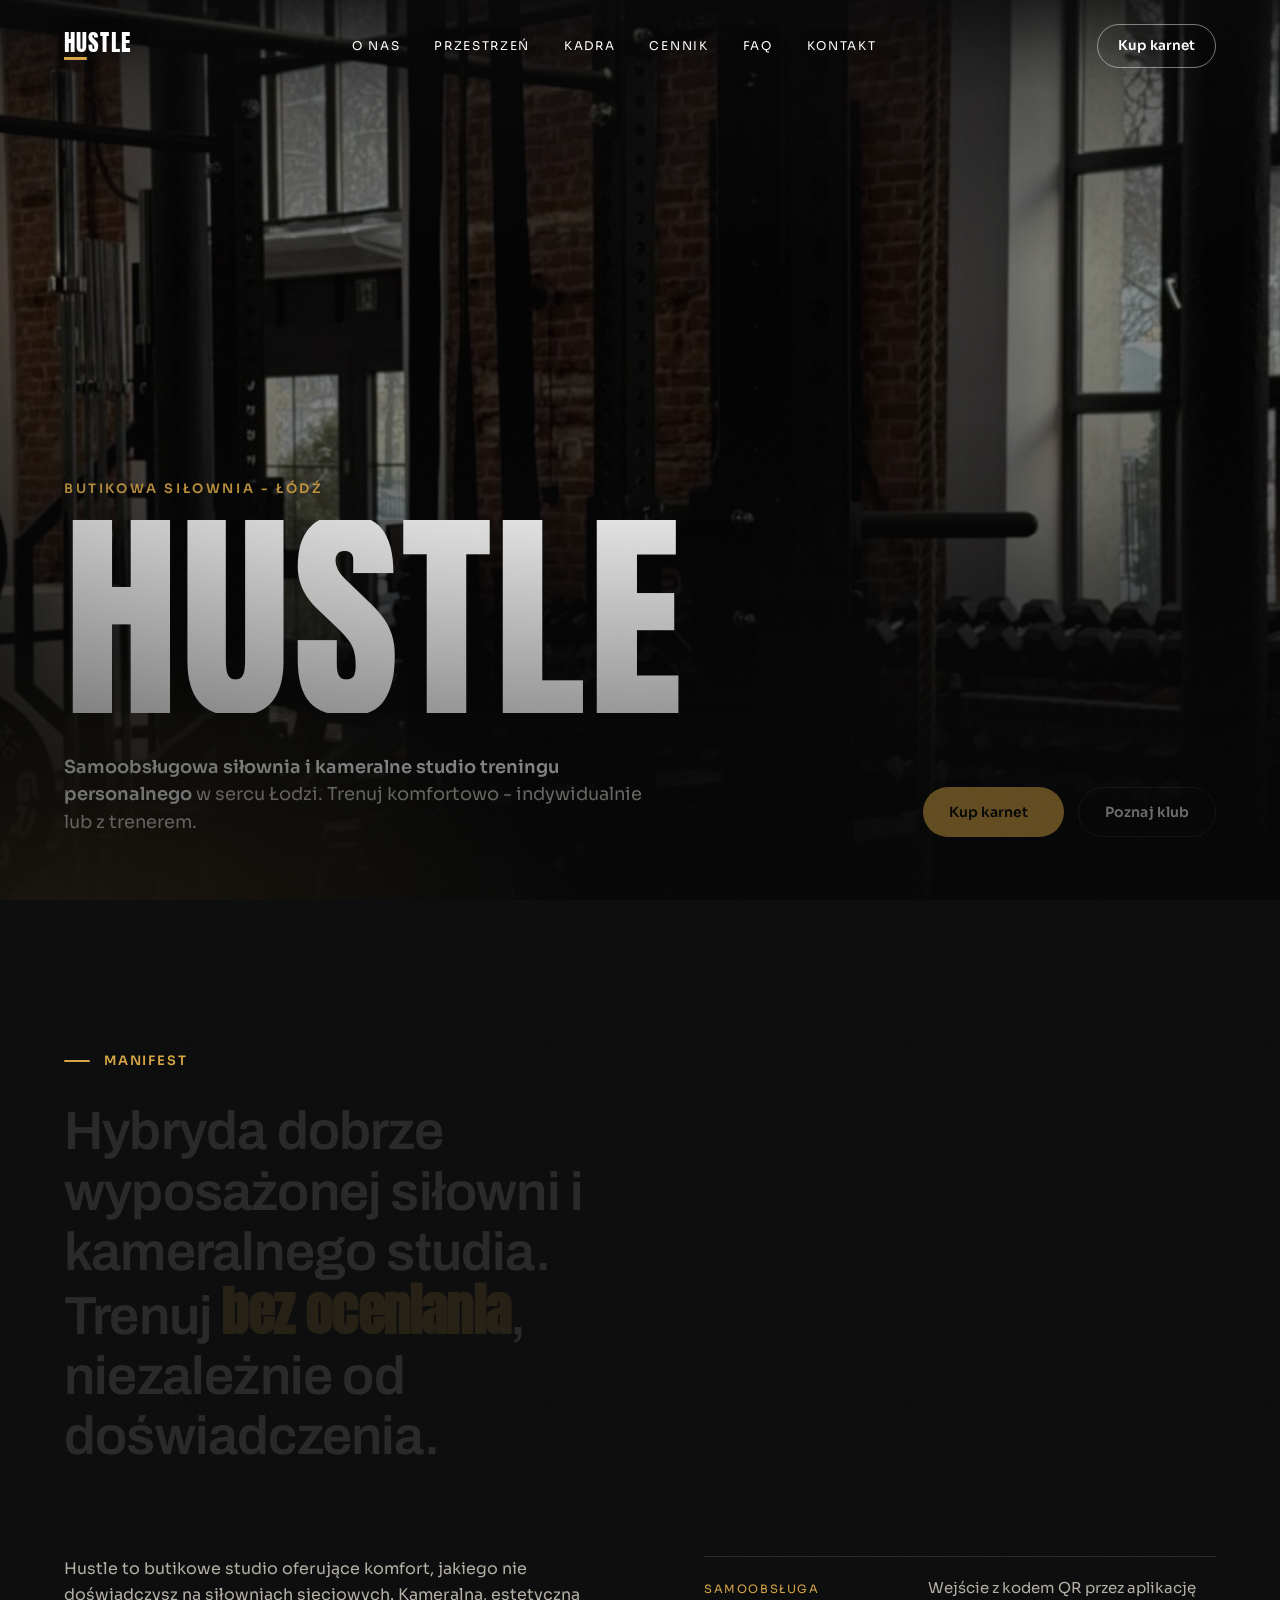
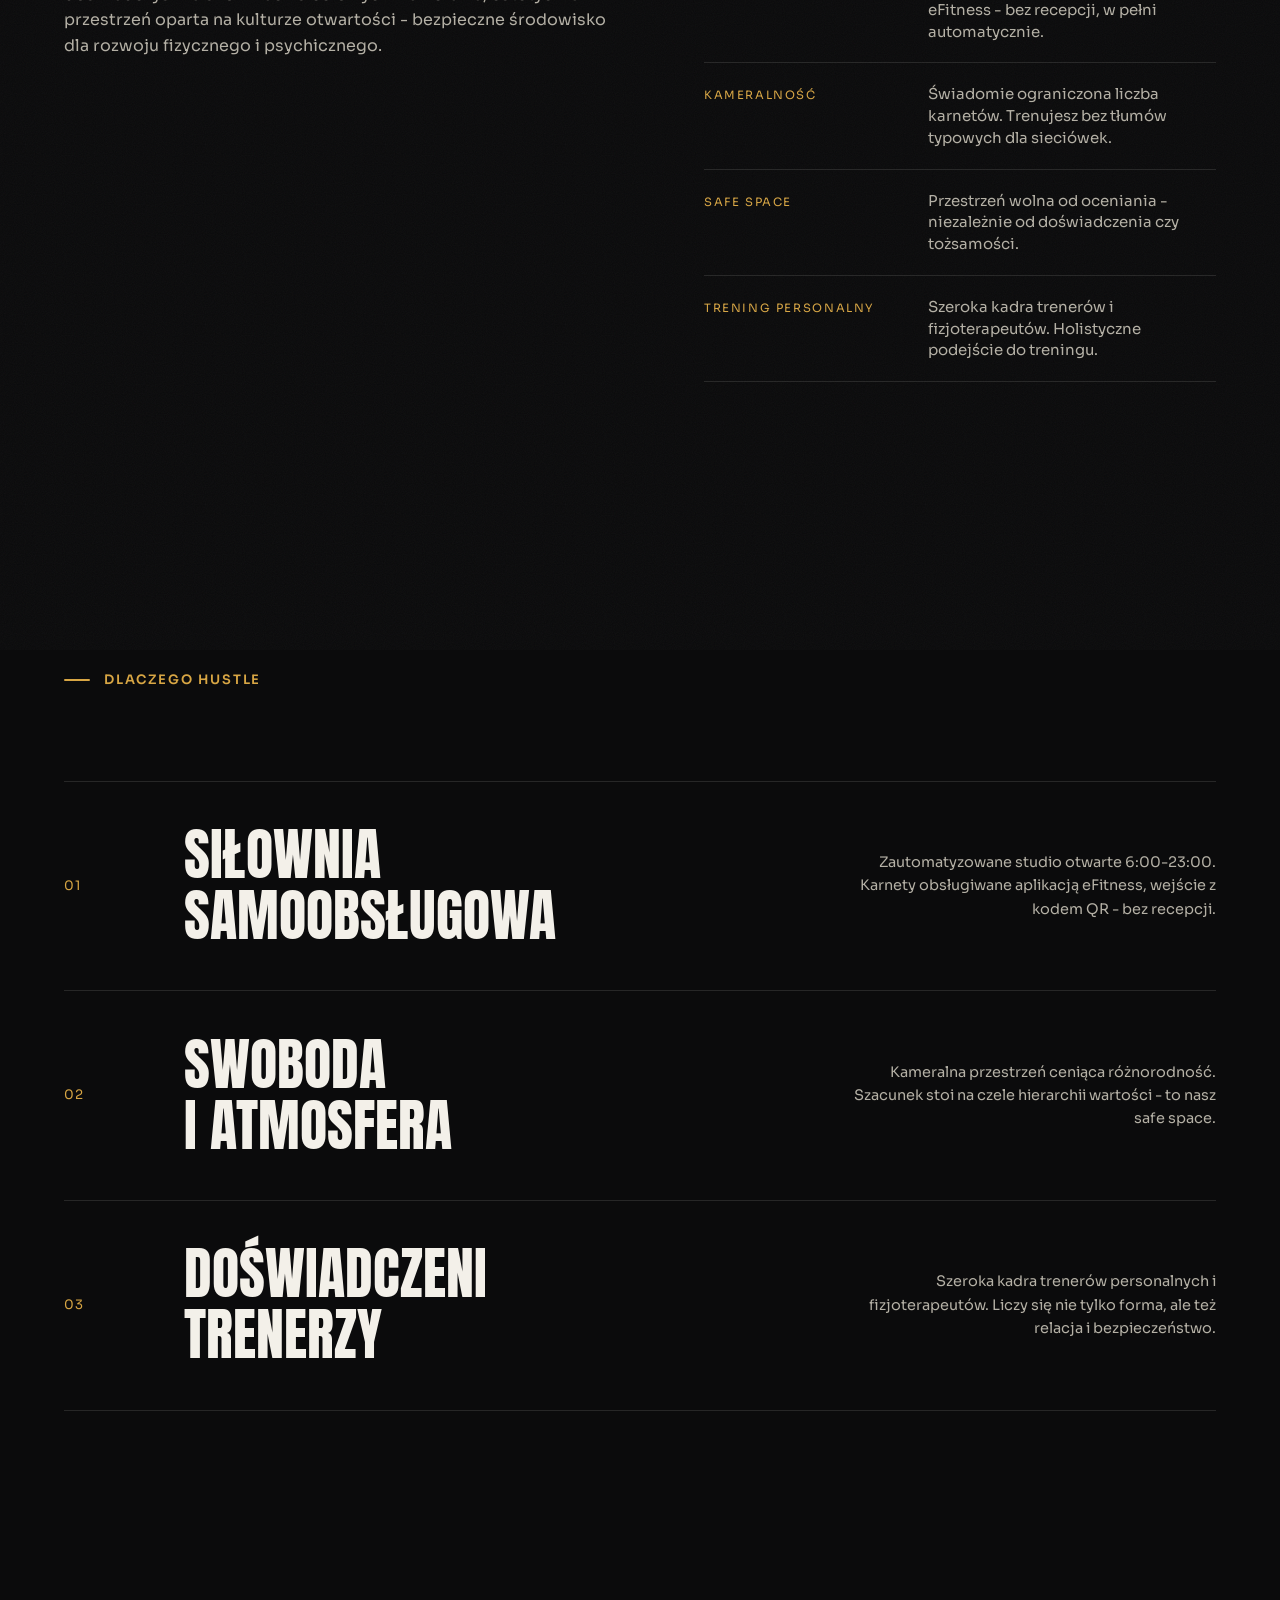
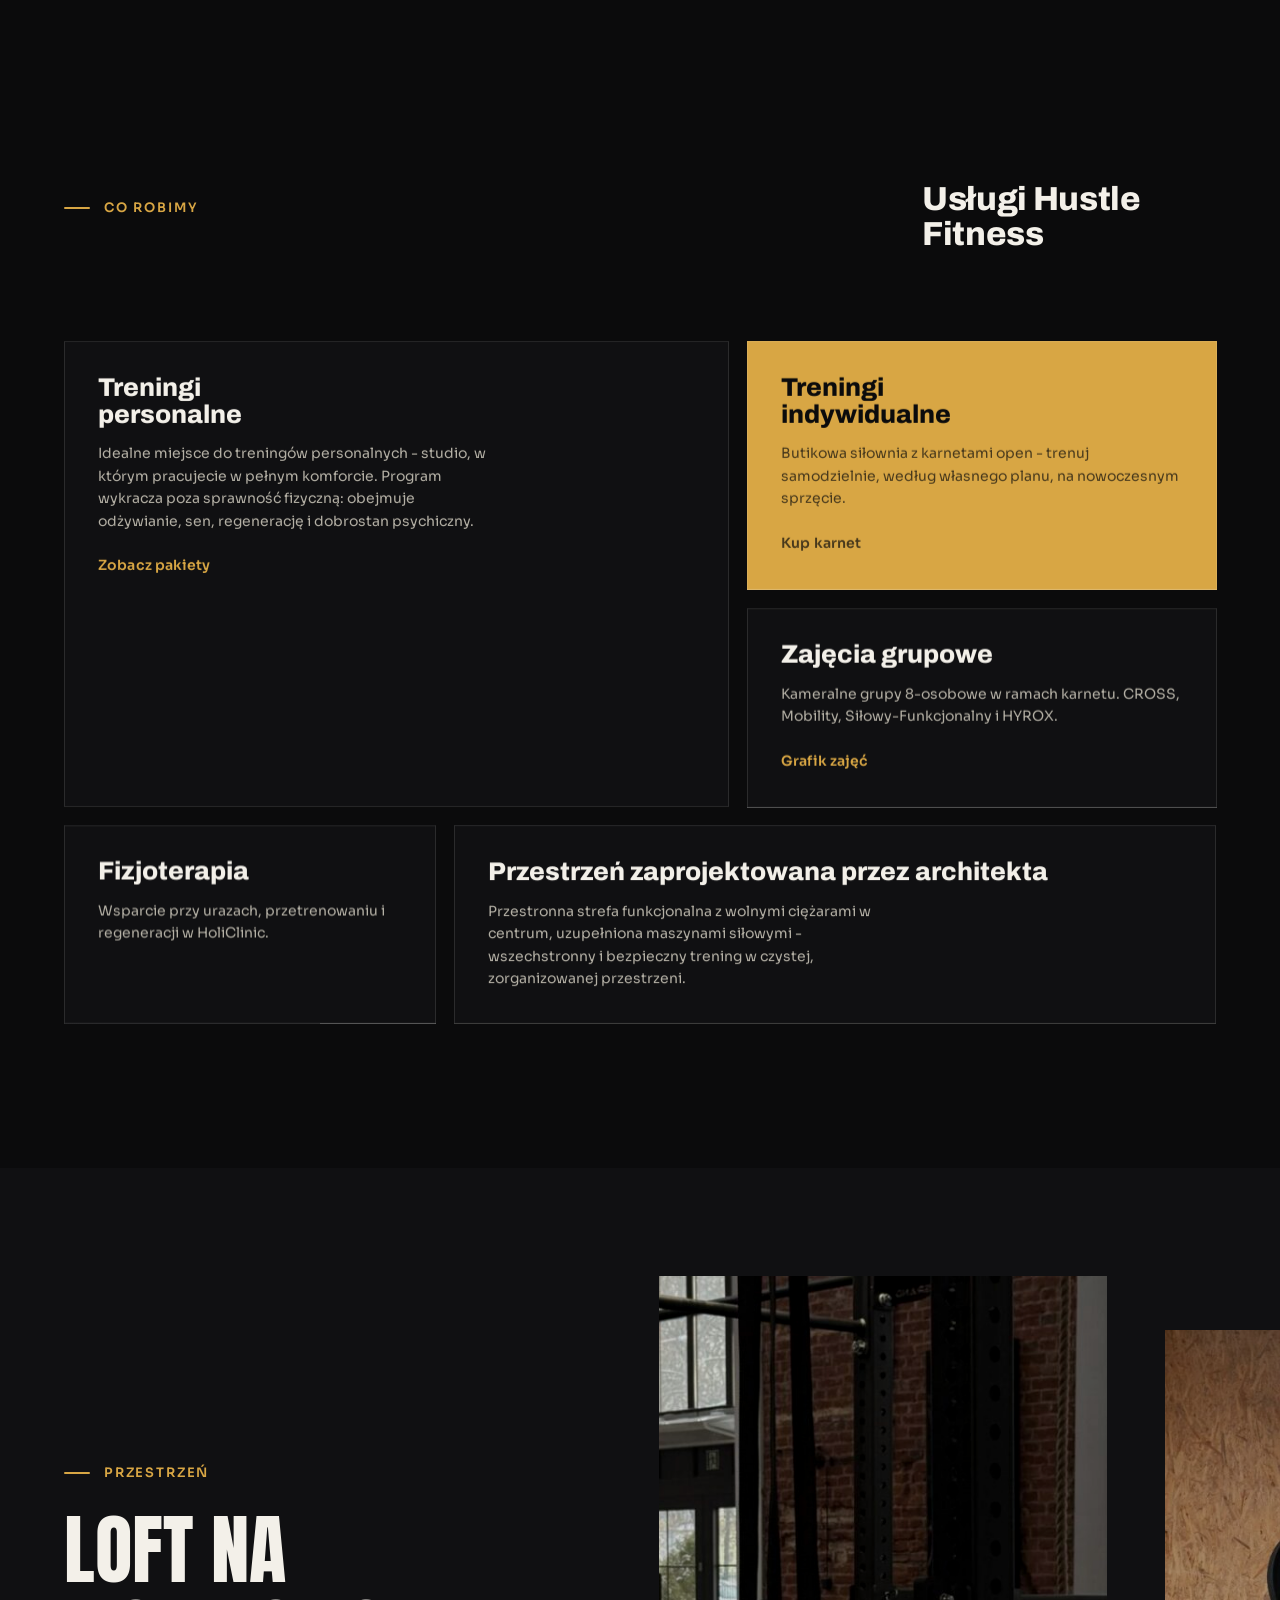
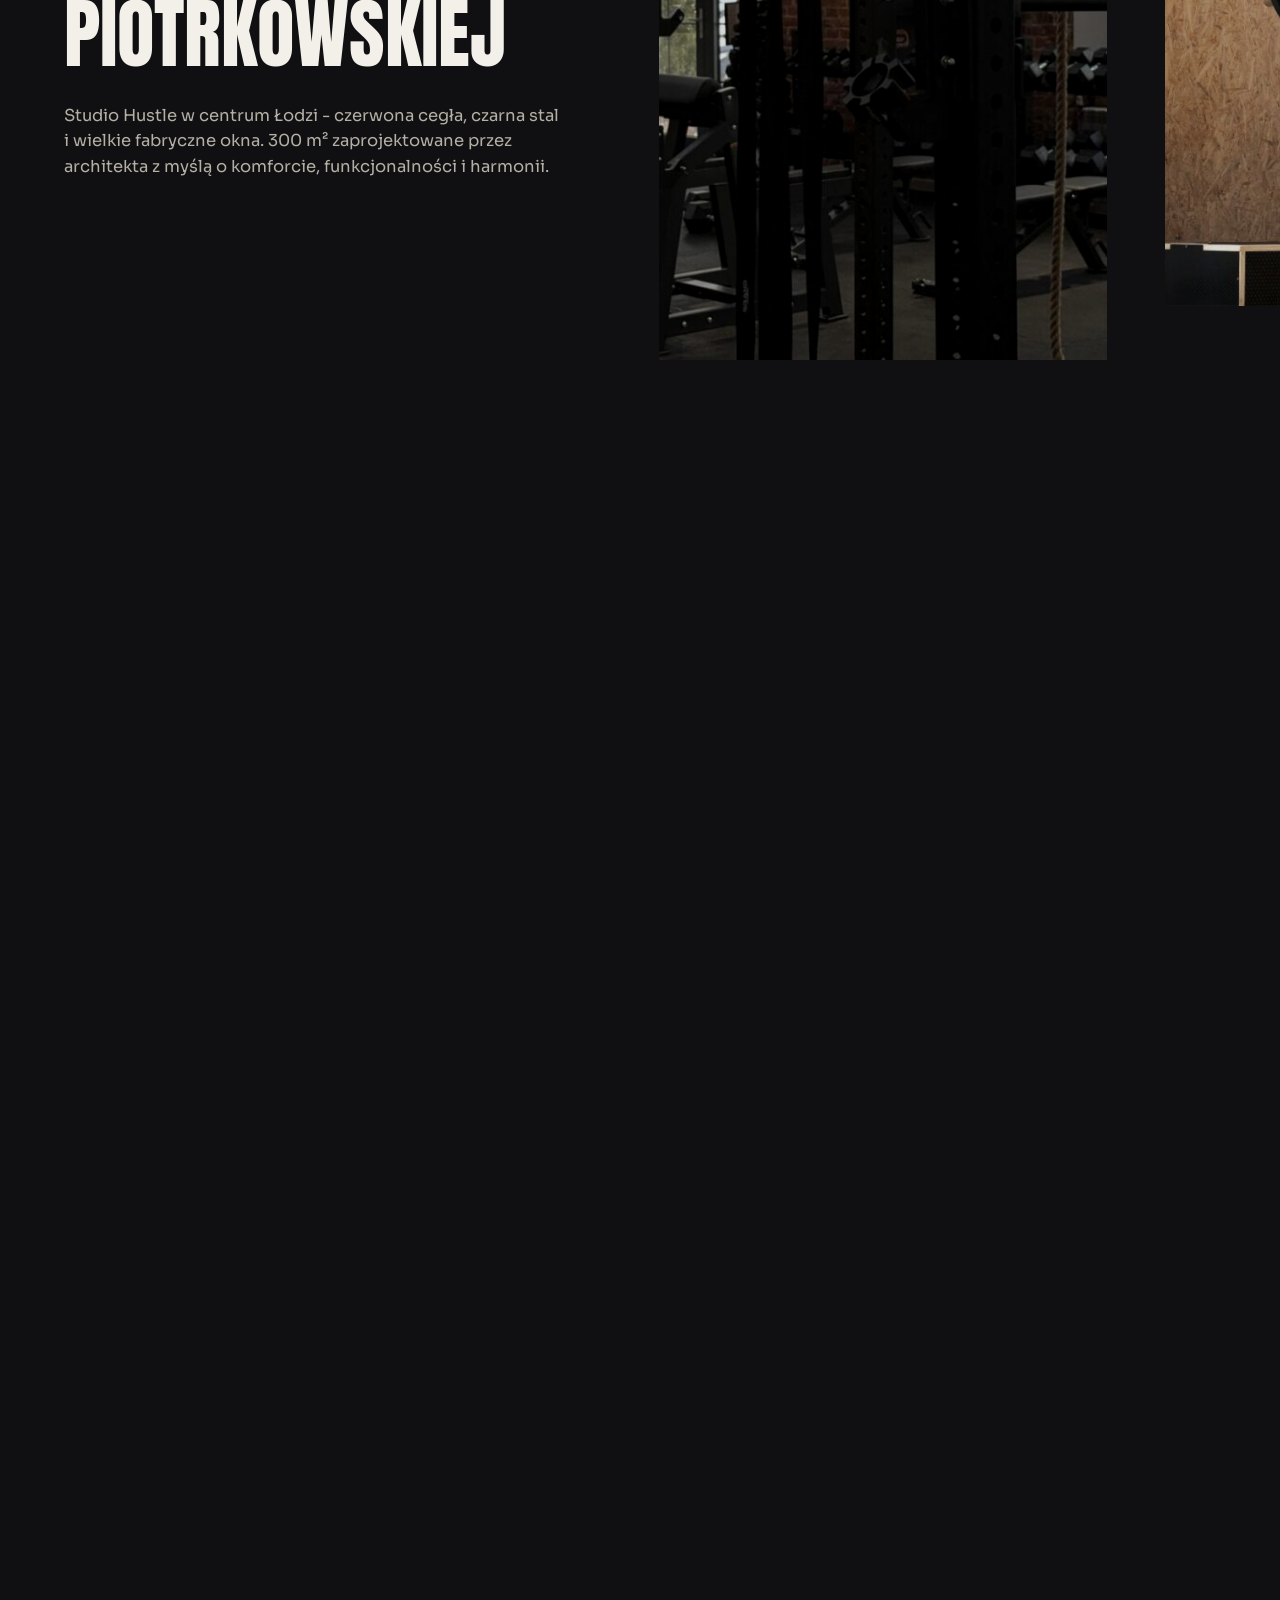
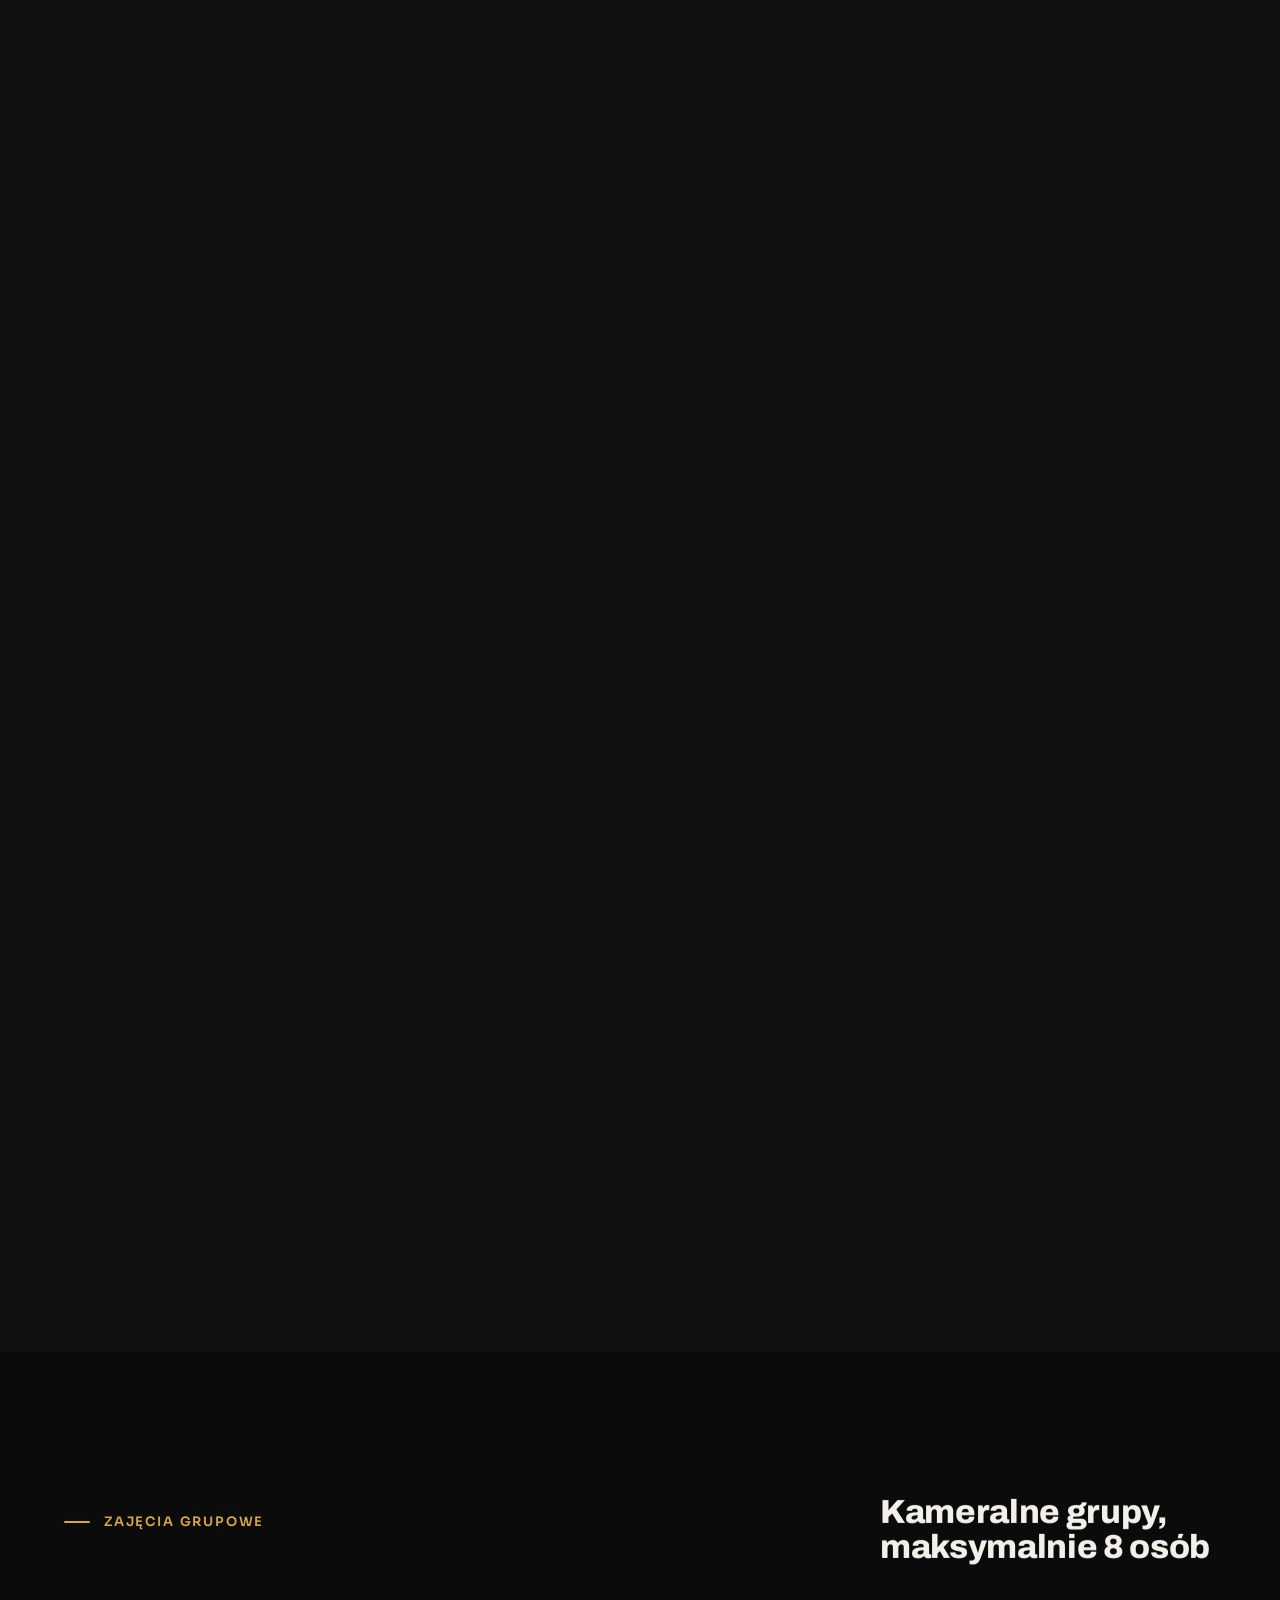
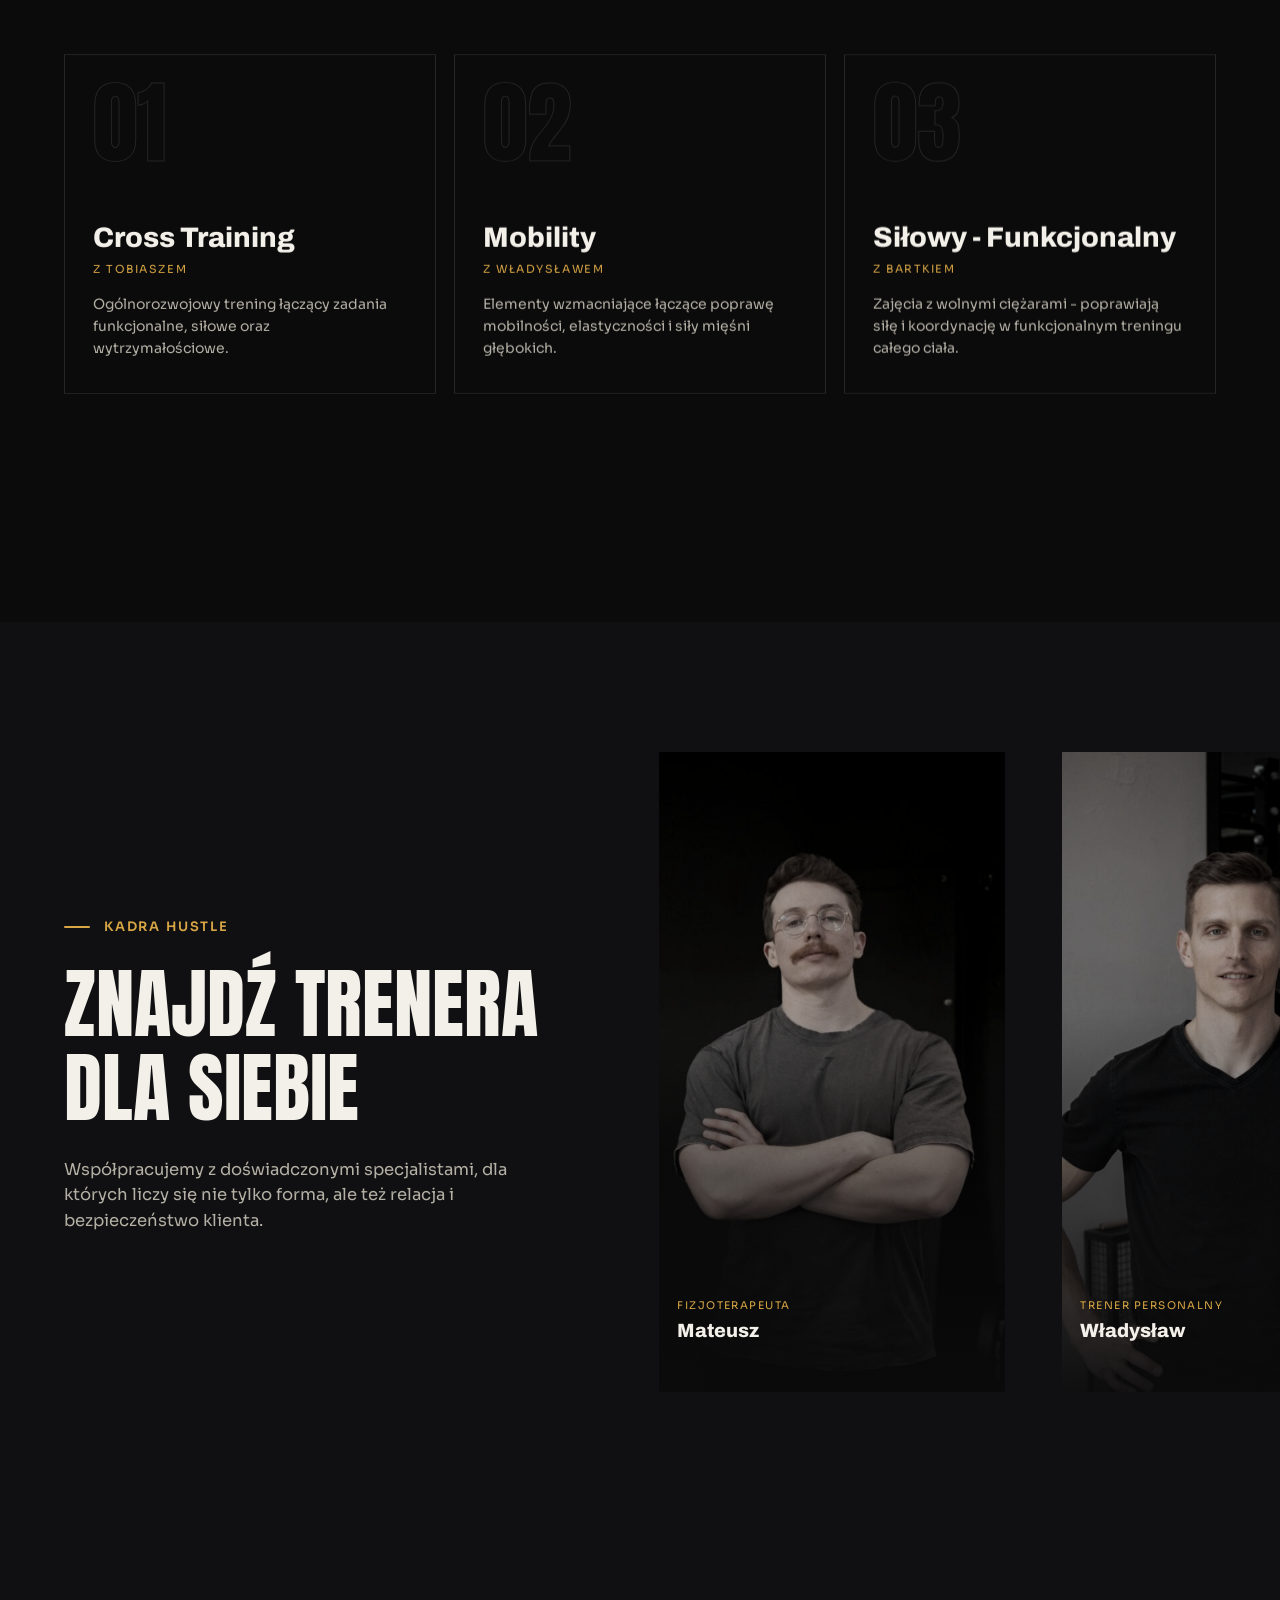
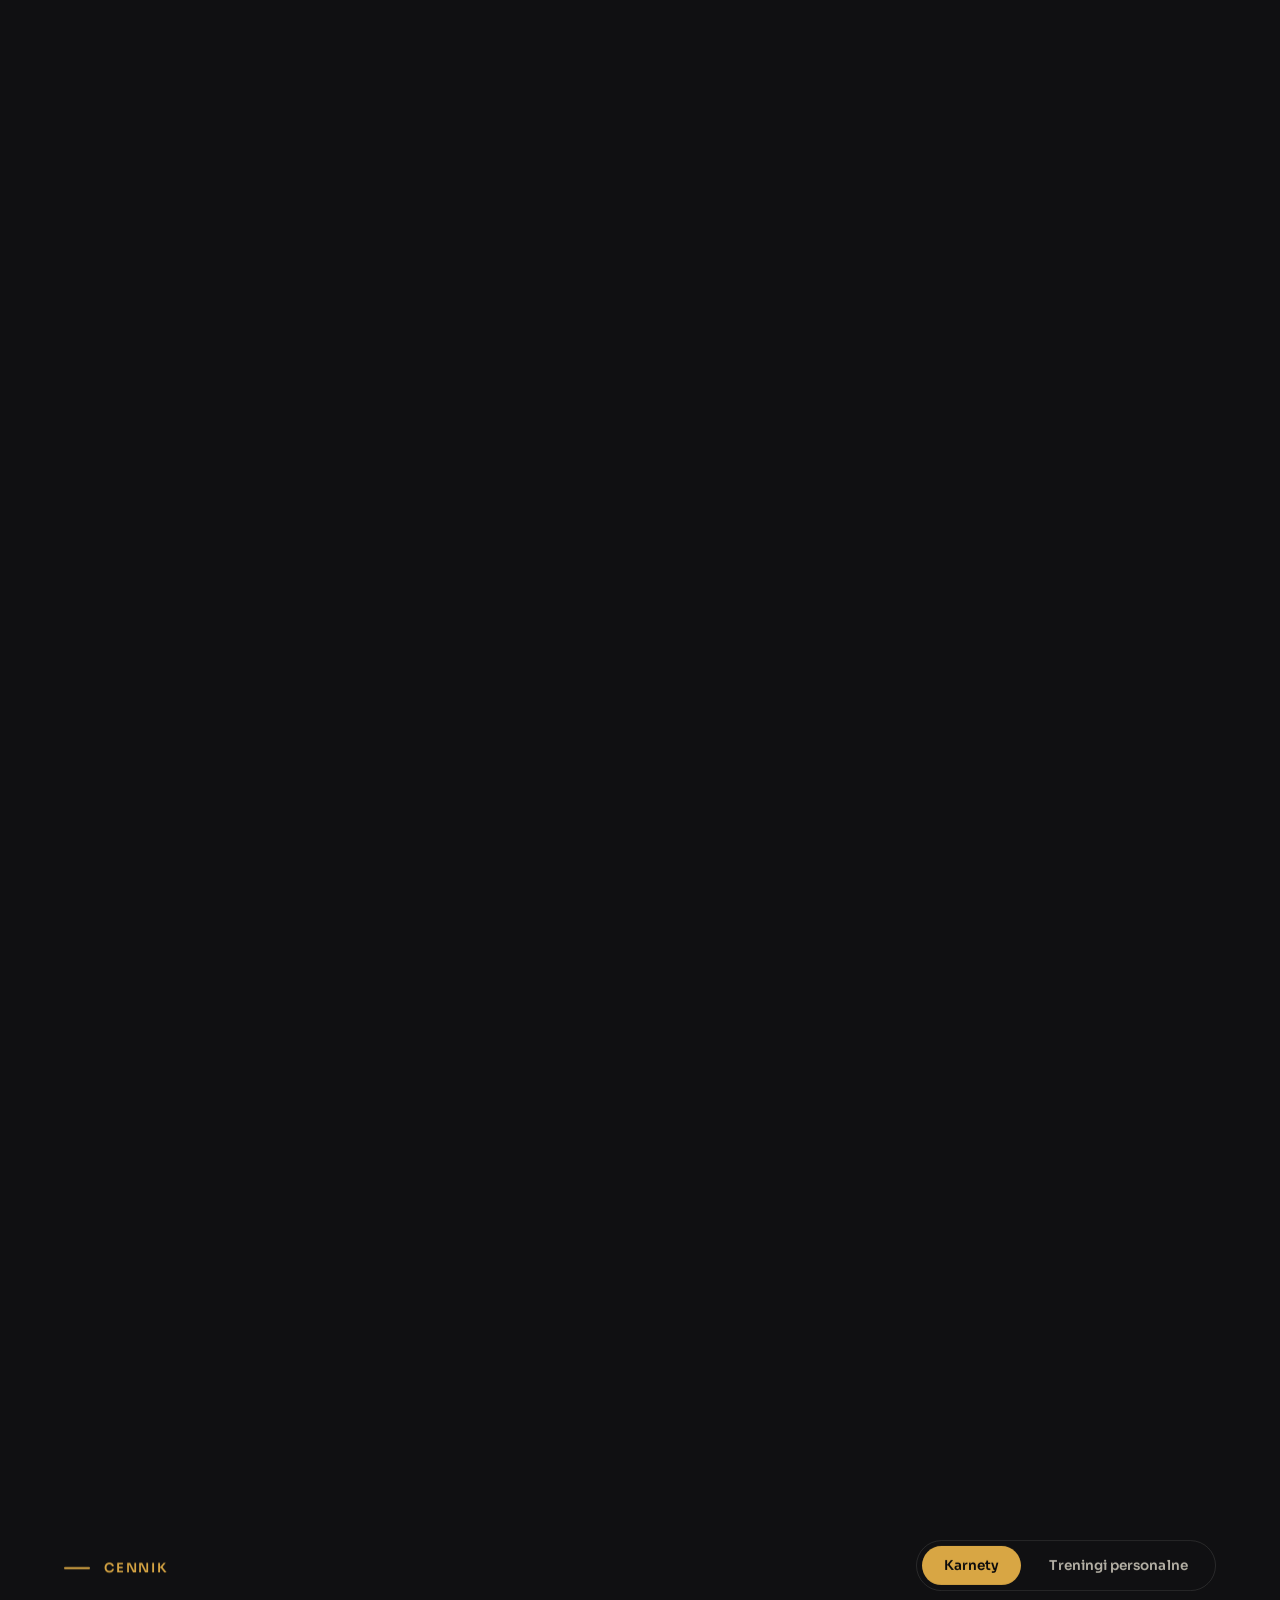
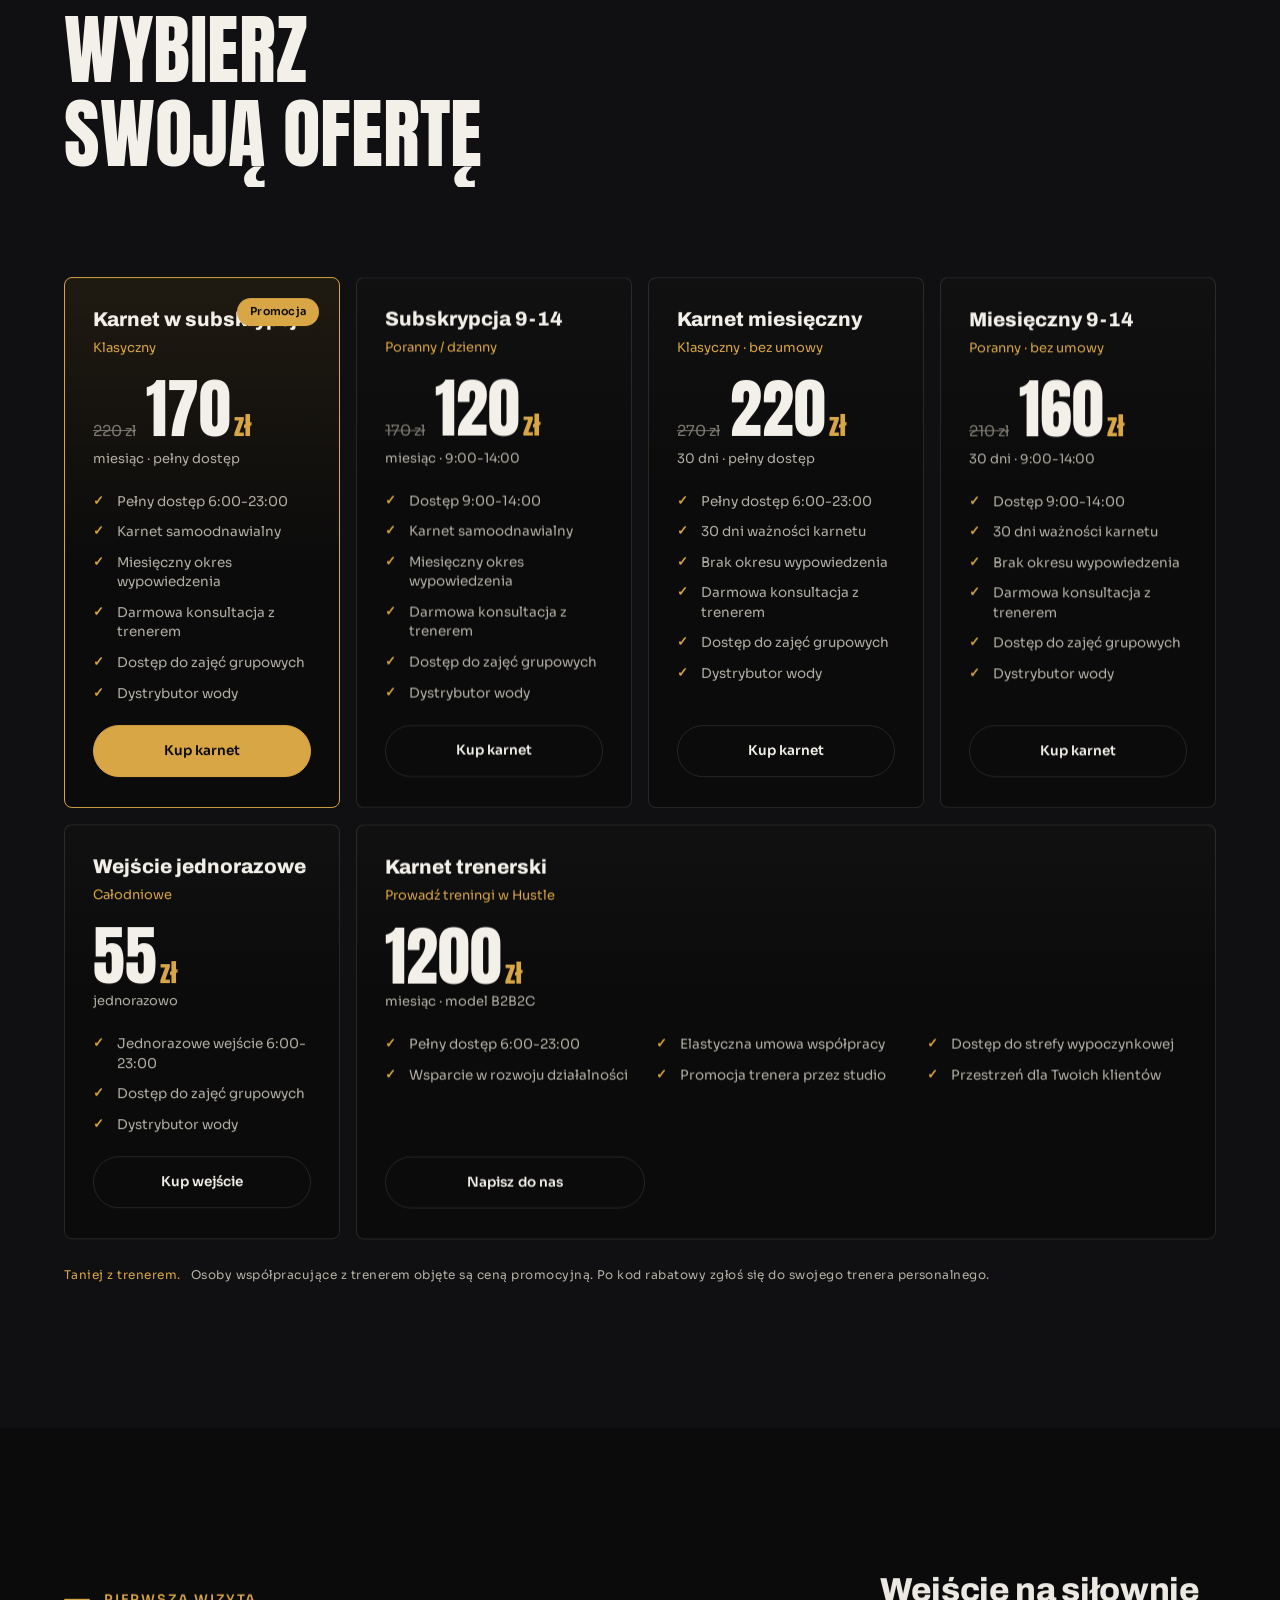
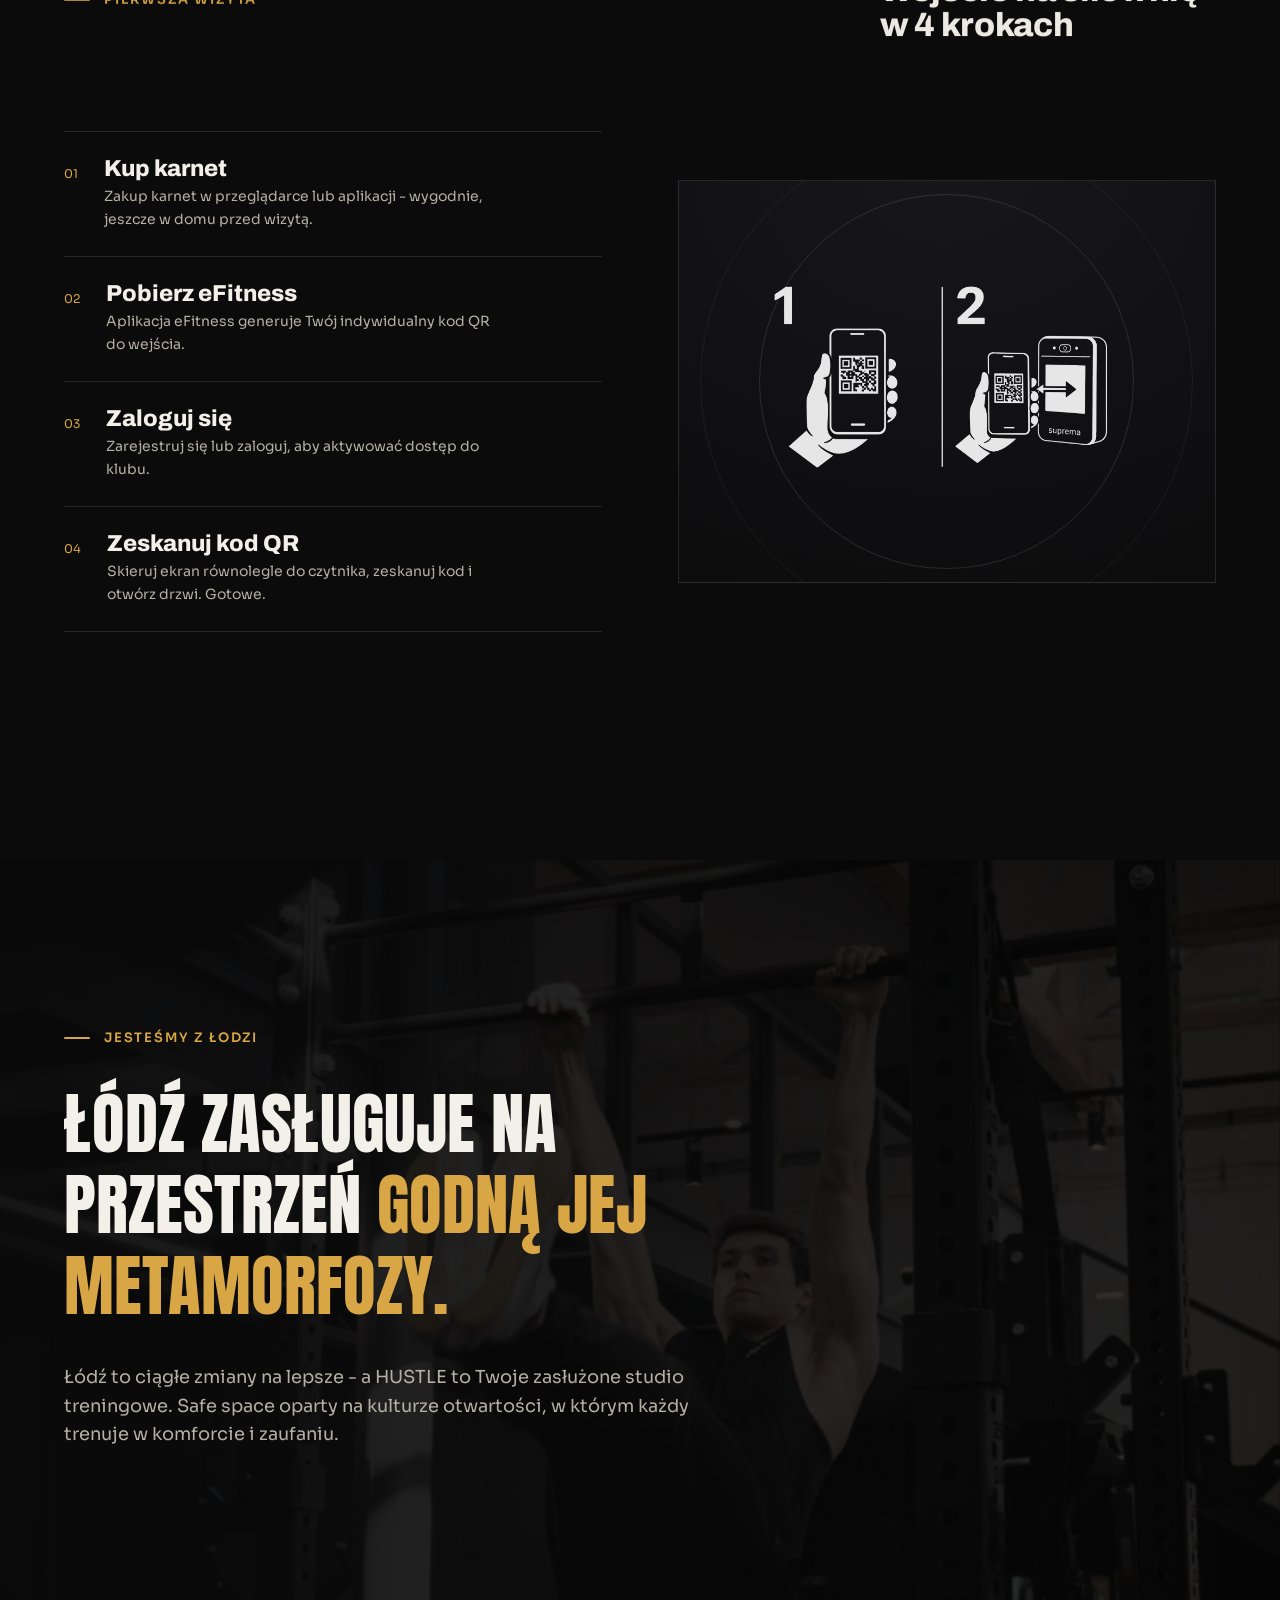
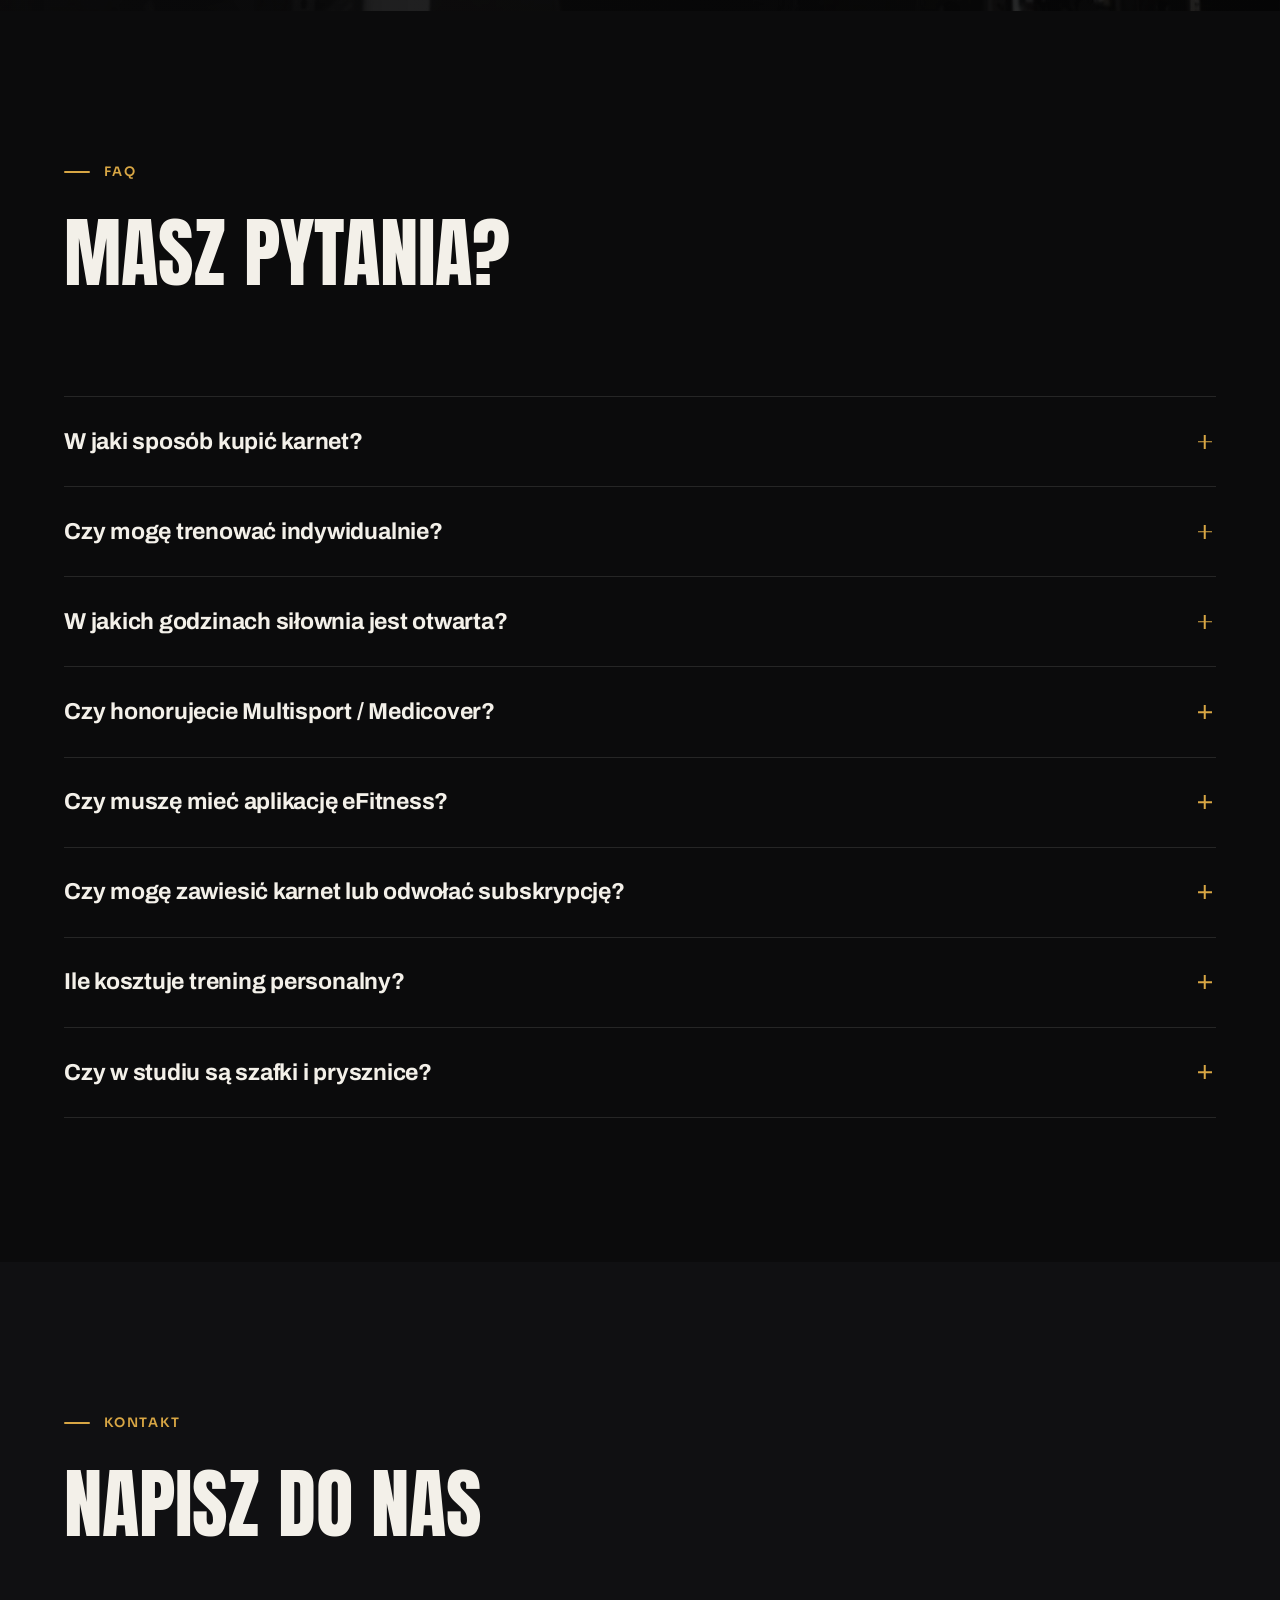
==== index.html @ c7cf400c "Hustle Fitness - static site (Vercel-ready) Bespoke one-page site for Hustle Fitness (Lodz): HTML/CS" ====
<!doctype html>
<html lang="pl">
<head>
<meta charset="utf-8">
<meta name="viewport" content="width=device-width, initial-scale=1">
<title>Hustle Fitness - Butikowa Siłownia & Studio Treningu | Łódź</title>
<meta name="description" content="HUSTLE FITNESS - butikowa, samoobsługowa siłownia i kameralne studio treningu personalnego w sercu Łodzi. 300 m², otwarte 6:00-23:00, safe space.">
<link rel="icon" href="/assets/img/logo.png">
<link rel="stylesheet" href="/assets/css/style.css?v=7">
</head>
<body>
<div class="grain"></div>

<div class="loader" id="loader">
  <div class="loader__inner">
    <div class="loader__word"><span>HUSTLE</span></div>
    <div class="loader__bar"><i></i></div>
    <div class="loader__pct"><span id="pct">0</span>% - Łódź / PL</div>
  </div>
</div>

<header class="nav" id="nav">
  <a href="#top" class="nav__brand" data-hover><span>HUSTLE</span></a>
  <nav class="nav__menu">
    <a href="#o-nas" data-hover>O nas</a>
    <a href="#przestrzen" data-hover>Przestrzeń</a>
    <a href="#kadra" data-hover>Kadra</a>
    <a href="#cennik" data-hover>Cennik</a>
    <a href="#faq" data-hover>FAQ</a>
    <a href="#kontakt" data-hover>Kontakt</a>
  </nav>
  <div class="nav__right">
    <a href="https://hustlefitness-lodz.cms.efitness.com.pl/kup-karnet" target="_blank" rel="noopener" class="nav__cta" data-hover>Kup karnet</a>
    <button class="nav__burger" id="burger" aria-label="Menu" data-hover><i></i><i></i></button>
  </div>
</header>

<div class="menu" id="menu">
  <button class="menu__close" id="menuClose" data-hover>(Zamknij)</button>
  <ul class="menu__list">
    <li><a href="#o-nas" data-menu data-hover><span class="num">01</span>O nas</a></li>
    <li><a href="#uslugi" data-menu data-hover><span class="num">02</span>Usługi</a></li>
    <li><a href="#przestrzen" data-menu data-hover><span class="num">03</span>Przestrzeń</a></li>
    <li><a href="#kadra" data-menu data-hover><span class="num">04</span>Kadra</a></li>
    <li><a href="#cennik" data-menu data-hover><span class="num">05</span>Cennik</a></li>
    <li><a href="#faq" data-menu data-hover><span class="num">06</span>FAQ</a></li>
    <li><a href="#kontakt" data-menu data-hover><span class="num">07</span>Kontakt</a></li>
  </ul>
  <div class="menu__aside">
    <p>ul. Piotrkowska 276 D<br>90-009 Łódź</p>
    <p class="lbl">Godziny</p>
    <p>Codziennie 6:00 - 23:00</p>
    <p class="lbl">Kontakt</p>
    <p>+48 500 671 980<br>kontakt@hustlefitness.pl</p>
  </div>
</div>

<main id="top">

  
  <section class="hero" id="hero">
    <div class="hero__media" data-hero-img>
      <img src="/assets/img/hero.jpg" alt="Wnętrze siłowni HUSTLE - industrialny loft w Łodzi">
    </div>
    <div class="hero__glow"></div>
    <div class="hero__inner shell">
      <p class="hero__eyebrow">Butikowa siłownia - Łódź</p>
      <h1 class="hero__title">
        <span class="reveal-line"><span>HUSTLE</span></span>
      </h1>
      <div class="hero__foot">
        <p class="hero__sub"><b>Samoobsługowa siłownia i kameralne studio treningu personalnego</b> w sercu Łodzi. Trenuj komfortowo - indywidualnie lub z trenerem.</p>
        <div class="hero__actions">
          <a href="#cennik" class="btn"><span>Kup karnet</span><span class="arrow"></span></a>
          <a href="#o-nas" class="btn-ghost">Poznaj klub</a>
        </div>
      </div>
    </div>
  </section>

  
  <section class="manifest section shell" id="o-nas">
    <span class="kicker" data-anim="fade-up">Manifest</span>
    <h2 class="manifest__text" style="margin-top:30px">
      <span data-words>Hybryda dobrze wyposażonej siłowni i kameralnego studia. Trenuj <em>bez oceniania</em>, niezależnie od doświadczenia.</span>
    </h2>
    <div class="manifest__bottom">
      <p class="manifest__p" data-anim="fade-up">Hustle to butikowe studio oferujące komfort, jakiego nie doświadczysz na siłowniach sieciowych. Kameralna, estetyczna przestrzeń oparta na kulturze otwartości - bezpieczne środowisko dla rozwoju fizycznego i psychicznego.</p>
      <div class="attrs" data-anim="fade-up">
        <div class="attr"><span class="attr__k">Samoobsługa</span><span class="attr__v">Wejście z kodem QR przez aplikację eFitness - bez recepcji, w pełni automatycznie.</span></div>
        <div class="attr"><span class="attr__k">Kameralność</span><span class="attr__v">Świadomie ograniczona liczba karnetów. Trenujesz bez tłumów typowych dla sieciówek.</span></div>
        <div class="attr"><span class="attr__k">Safe space</span><span class="attr__v">Przestrzeń wolna od oceniania - niezależnie od doświadczenia czy tożsamości.</span></div>
        <div class="attr"><span class="attr__k">Trening personalny</span><span class="attr__v">Szeroka kadra trenerów i fizjoterapeutów. Holistyczne podejście do treningu.</span></div>
      </div>
    </div>
  </section>

  
  <section class="section shell">
    <div class="eyebrow-row">
      <span class="kicker" data-anim="fade-up">Dlaczego Hustle</span>
    </div>
    <div class="philo" id="philo">
      <div class="philo__row">
        <span class="philo__num">01</span>
        <h3 class="philo__h">Siłownia<br>samoobsługowa</h3>
        <p class="philo__desc">Zautomatyzowane studio otwarte 6:00-23:00. Karnety obsługiwane aplikacją eFitness, wejście z kodem QR - bez recepcji.</p>
      </div>
      <div class="philo__row">
        <span class="philo__num">02</span>
        <h3 class="philo__h">Swoboda<br>i atmosfera</h3>
        <p class="philo__desc">Kameralna przestrzeń ceniąca różnorodność. Szacunek stoi na czele hierarchii wartości - to nasz safe space.</p>
      </div>
      <div class="philo__row">
        <span class="philo__num">03</span>
        <h3 class="philo__h">Doświadczeni<br>trenerzy</h3>
        <p class="philo__desc">Szeroka kadra trenerów personalnych i fizjoterapeutów. Liczy się nie tylko forma, ale też relacja i bezpieczeństwo.</p>
      </div>
    </div>
  </section>

  <div class="wave" aria-hidden="true"><svg viewBox="0 0 1440 80" preserveAspectRatio="none"><path pathLength="1" d="M0,40 C360,4 520,76 760,40 C1000,4 1160,76 1440,40"/></svg></div>

  
  <section class="section shell" id="uslugi">
    <div class="eyebrow-row">
      <span class="kicker" data-anim="fade-up">Co robimy</span>
      <h2 class="h-md" data-anim="fade-up" style="max-width:14ch">Usługi Hustle Fitness</h2>
    </div>
    <div class="bento">
      <article class="cell cell--a" data-anim="fade-up" data-hover>
        <span class="glow"></span>
        <div>
          <h3 class="cell__h">Treningi<br>personalne</h3>
          <p class="cell__p">Idealne miejsce do treningów personalnych - studio, w którym pracujecie w pełnym komforcie. Program wykracza poza sprawność fizyczną: obejmuje odżywianie, sen, regenerację i dobrostan psychiczny.</p>
          <a href="#cennik" class="cell__link" data-hover>Zobacz pakiety</a>
        </div>
      </article>
      <article class="cell cell--b cell--feat" data-anim="fade-up" data-hover>
        <span class="glow"></span>
        <div>
          <h3 class="cell__h">Treningi<br>indywidualne</h3>
          <p class="cell__p">Butikowa siłownia z karnetami open - trenuj samodzielnie, według własnego planu, na nowoczesnym sprzęcie.</p>
          <a href="#cennik" class="cell__link" data-hover>Kup karnet</a>
        </div>
      </article>
      <article class="cell cell--c" data-anim="fade-up" data-hover>
        <span class="glow"></span>
        <div>
          <h3 class="cell__h">Zajęcia grupowe</h3>
          <p class="cell__p">Kameralne grupy 8-osobowe w ramach karnetu. CROSS, Mobility, Siłowy-Funkcjonalny i HYROX.</p>
          <a href="#zajecia" class="cell__link" data-hover>Grafik zajęć</a>
        </div>
      </article>
      <article class="cell cell--d" data-anim="fade-up" data-hover>
        <span class="glow"></span>
        <div>
          <h3 class="cell__h">Fizjoterapia</h3>
          <p class="cell__p">Wsparcie przy urazach, przetrenowaniu i regeneracji w HoliClinic.</p>
        </div>
      </article>
      <article class="cell cell--e" data-anim="fade-up" data-hover>
        <span class="glow"></span>
        <div>
          <h3 class="cell__h">Przestrzeń zaprojektowana przez architekta</h3>
          <p class="cell__p">Przestronna strefa funkcjonalna z wolnymi ciężarami w centrum, uzupełniona maszynami siłowymi - wszechstronny i bezpieczny trening w czystej, zorganizowanej przestrzeni.</p>
        </div>
      </article>
    </div>
  </section>

  
  <section class="space" id="przestrzen">
    <div class="hscroll">
      <div class="hscroll__track">
        <div class="hcard hcard--text">
          <span class="kicker">Przestrzeń</span>
          <h2 class="h-lg" style="margin:24px 0 26px">Loft na<br>Piotrkowskiej</h2>
          <p class="lead">Studio Hustle w centrum Łodzi - czerwona cegła, czarna stal i wielkie fabryczne okna. 300 m² zaprojektowane przez architekta z myślą o komforcie, funkcjonalności i harmonii.</p>
        </div>
        <figure class="hcard hcard--img tall"><img src="/assets/img/hero.jpg" alt="Strefa wolnych ciężarów"></figure>
        <figure class="hcard hcard--img"><img src="/assets/img/gym-1.jpg" alt="Trening siłowy"></figure>
        <figure class="hcard hcard--img tall"><img src="/assets/img/gym-deadlift.jpg" alt="Wolne ciężary"></figure>
        <figure class="hcard hcard--img"><img src="/assets/img/gym-ropes.jpg" alt="Trening funkcjonalny"></figure>
        <figure class="hcard hcard--img tall"><img src="/assets/img/gym-rower.jpg" alt="Cardio i HYROX"></figure>
        <figure class="hcard hcard--img"><img src="/assets/img/interior-2.jpg" alt="Strefa wypoczynku"></figure>
      </div>
    </div>
  </section>

  
  <section class="section shell" id="zajecia">
    <div class="eyebrow-row">
      <span class="kicker" data-anim="fade-up">Zajęcia grupowe</span>
      <h2 class="h-md" data-anim="fade-up" style="max-width:16ch">Kameralne grupy, maksymalnie 8 osób</h2>
    </div>
    <div class="classes">
      <article class="class" data-anim="fade-up" data-hover>
        <div class="class__no">01</div>
        <h3 class="class__h">Cross Training</h3>
        <div class="class__tag">z Tobiaszem</div>
        <p class="class__p">Ogólnorozwojowy trening łączący zadania funkcjonalne, siłowe oraz wytrzymałościowe.</p>
      </article>
      <article class="class" data-anim="fade-up" data-hover>
        <div class="class__no">02</div>
        <h3 class="class__h">Mobility</h3>
        <div class="class__tag">z Władysławem</div>
        <p class="class__p">Elementy wzmacniające łączące poprawę mobilności, elastyczności i siły mięśni głębokich.</p>
      </article>
      <article class="class" data-anim="fade-up" data-hover>
        <div class="class__no">03</div>
        <h3 class="class__h">Siłowy - Funkcjonalny</h3>
        <div class="class__tag">z Bartkiem</div>
        <p class="class__p">Zajęcia z wolnymi ciężarami - poprawiają siłę i koordynację w funkcjonalnym treningu całego ciała.</p>
      </article>
    </div>
  </section>

  <div class="wave" aria-hidden="true"><svg viewBox="0 0 1440 80" preserveAspectRatio="none"><path pathLength="1" d="M0,40 C360,4 520,76 760,40 C1000,4 1160,76 1440,40"/></svg></div>

  
  <section class="space" id="kadra">
    <div class="hscroll">
      <div class="hscroll__track">
        <div class="hcard hcard--text">
          <span class="kicker">Kadra Hustle</span>
          <h2 class="h-lg" style="margin:24px 0 26px">Znajdź trenera<br>dla siebie</h2>
          <p class="lead">Współpracujemy z doświadczonymi specjalistami, dla których liczy się nie tylko forma, ale też relacja i bezpieczeństwo klienta.</p>
        </div>
        <a class="hcard trainer-card" href="https://instagram.com/fizjo_trening_bieganie" target="_blank" rel="noopener">
          <img src="/assets/img/trener-mateusz.jpg" alt="Fizjoterapeuta Mateusz">
          <div class="trainer__grad"></div>
          <div class="trainer__info"><div class="trainer__role">Fizjoterapeuta</div><div class="trainer__name">Mateusz</div><span class="trainer__ig">@ fizjo_trening_bieganie</span></div>
        </a>
        <a class="hcard trainer-card" href="https://instagram.com/wladyslaw.lorek" target="_blank" rel="noopener">
          <img src="/assets/img/trener-wladyslaw.jpg" alt="Trener Władysław">
          <div class="trainer__grad"></div>
          <div class="trainer__info"><div class="trainer__role">Trener personalny</div><div class="trainer__name">Władysław</div><span class="trainer__ig">@ wladyslaw.lorek</span></div>
        </a>
        <a class="hcard trainer-card" href="https://instagram.com/suchareczky" target="_blank" rel="noopener">
          <img src="/assets/img/trener-bartosz.jpg" alt="Trener Bartosz">
          <div class="trainer__grad"></div>
          <div class="trainer__info"><div class="trainer__role">Trener personalny</div><div class="trainer__name">Bartosz</div><span class="trainer__ig">@ suchareczky</span></div>
        </a>
        <a class="hcard trainer-card" href="https://instagram.com/trenertobiasz" target="_blank" rel="noopener">
          <img src="/assets/img/trener-tobiasz.jpg" alt="Trener Tobiasz">
          <div class="trainer__grad"></div>
          <div class="trainer__info"><div class="trainer__role">Trener personalny</div><div class="trainer__name">Tobiasz</div><span class="trainer__ig">@ trenertobiasz</span></div>
        </a>
        <a class="hcard trainer-card" href="https://instagram.com/_justyna.wilk_" target="_blank" rel="noopener">
          <img src="/assets/img/trener-justyna.jpg" alt="Trenerka Justyna">
          <div class="trainer__grad"></div>
          <div class="trainer__info"><div class="trainer__role">Trenerka personalna</div><div class="trainer__name">Justyna</div><span class="trainer__ig">@ _justyna.wilk_</span></div>
        </a>
      </div>
    </div>
  </section>

  
  <section class="pricing section shell" id="cennik">
    <div class="eyebrow-row">
      <div>
        <span class="kicker" data-anim="fade-up">Cennik</span>
        <h2 class="h-lg" data-anim="fade-up" style="margin-top:18px">Wybierz<br>swoją ofertę</h2>
      </div>
      <div class="tabs" data-anim="fade-up">
        <button class="tab active" data-tab="karnety" data-hover>Karnety</button>
        <button class="tab" data-tab="personalne" data-hover>Treningi personalne</button>
      </div>
    </div>

    
    <div class="pane active" data-pane="karnety">
      <div class="price-grid">
        <article class="plan plan--featured" data-anim="fade-up" data-hover>
          <span class="plan__ribbon">Promocja</span>
          <div class="plan__name">Karnet w subskrypcji</div>
          <div class="plan__tag">Klasyczny</div>
          <div class="plan__price"><span class="plan__old">220 zł</span><span class="plan__now">170<span class="z">zł</span></span></div>
          <div class="plan__period">miesiąc · pełny dostęp</div>
          <ul class="plan__list">
            <li>Pełny dostęp 6:00-23:00</li>
            <li>Karnet samoodnawialny</li>
            <li>Miesięczny okres wypowiedzenia</li>
            <li>Darmowa konsultacja z trenerem</li>
            <li>Dostęp do zajęć grupowych</li>
            <li>Dystrybutor wody</li>
          </ul>
          <div class="plan__cta"><a class="plan__buy" href="https://hustlefitness-lodz.cms.efitness.com.pl/kup-karnet" target="_blank" rel="noopener" data-hover>Kup karnet <span></span></a></div>
        </article>

        <article class="plan" data-anim="fade-up" data-hover>
          <div class="plan__name">Subskrypcja 9-14</div>
          <div class="plan__tag">Poranny / dzienny</div>
          <div class="plan__price"><span class="plan__old">170 zł</span><span class="plan__now">120<span class="z">zł</span></span></div>
          <div class="plan__period">miesiąc · 9:00-14:00</div>
          <ul class="plan__list">
            <li>Dostęp 9:00-14:00</li>
            <li>Karnet samoodnawialny</li>
            <li>Miesięczny okres wypowiedzenia</li>
            <li>Darmowa konsultacja z trenerem</li>
            <li>Dostęp do zajęć grupowych</li>
            <li>Dystrybutor wody</li>
          </ul>
          <div class="plan__cta"><a class="plan__buy" href="https://hustlefitness-lodz.cms.efitness.com.pl/kup-karnet" target="_blank" rel="noopener" data-hover>Kup karnet <span></span></a></div>
        </article>

        <article class="plan" data-anim="fade-up" data-hover>
          <div class="plan__name">Karnet miesięczny</div>
          <div class="plan__tag">Klasyczny · bez umowy</div>
          <div class="plan__price"><span class="plan__old">270 zł</span><span class="plan__now">220<span class="z">zł</span></span></div>
          <div class="plan__period">30 dni · pełny dostęp</div>
          <ul class="plan__list">
            <li>Pełny dostęp 6:00-23:00</li>
            <li>30 dni ważności karnetu</li>
            <li>Brak okresu wypowiedzenia</li>
            <li>Darmowa konsultacja z trenerem</li>
            <li>Dostęp do zajęć grupowych</li>
            <li>Dystrybutor wody</li>
          </ul>
          <div class="plan__cta"><a class="plan__buy" href="https://hustlefitness-lodz.cms.efitness.com.pl/kup-karnet" target="_blank" rel="noopener" data-hover>Kup karnet <span></span></a></div>
        </article>

        <article class="plan" data-anim="fade-up" data-hover>
          <div class="plan__name">Miesięczny 9-14</div>
          <div class="plan__tag">Poranny · bez umowy</div>
          <div class="plan__price"><span class="plan__old">210 zł</span><span class="plan__now">160<span class="z">zł</span></span></div>
          <div class="plan__period">30 dni · 9:00-14:00</div>
          <ul class="plan__list">
            <li>Dostęp 9:00-14:00</li>
            <li>30 dni ważności karnetu</li>
            <li>Brak okresu wypowiedzenia</li>
            <li>Darmowa konsultacja z trenerem</li>
            <li>Dostęp do zajęć grupowych</li>
            <li>Dystrybutor wody</li>
          </ul>
          <div class="plan__cta"><a class="plan__buy" href="https://hustlefitness-lodz.cms.efitness.com.pl/kup-karnet" target="_blank" rel="noopener" data-hover>Kup karnet <span></span></a></div>
        </article>

        <article class="plan" data-anim="fade-up" data-hover>
          <div class="plan__name">Wejście jednorazowe</div>
          <div class="plan__tag">Całodniowe</div>
          <div class="plan__price"><span class="plan__now">55<span class="z">zł</span></span></div>
          <div class="plan__period">jednorazowo</div>
          <ul class="plan__list">
            <li>Jednorazowe wejście 6:00-23:00</li>
            <li>Dostęp do zajęć grupowych</li>
            <li>Dystrybutor wody</li>
          </ul>
          <div class="plan__cta"><a class="plan__buy" href="https://hustlefitness-lodz.cms.efitness.com.pl/kup-karnet" target="_blank" rel="noopener" data-hover>Kup wejście <span></span></a></div>
        </article>

        <article class="plan plan--wide" data-anim="fade-up" data-hover>
          <div class="plan__name">Karnet trenerski</div>
          <div class="plan__tag">Prowadź treningi w Hustle</div>
          <div class="plan__price"><span class="plan__now">1200<span class="z">zł</span></span></div>
          <div class="plan__period">miesiąc · model B2B2C</div>
          <ul class="plan__list plan__list--cols">
            <li>Pełny dostęp 6:00-23:00</li>
            <li>Elastyczna umowa współpracy</li>
            <li>Dostęp do strefy wypoczynkowej</li>
            <li>Wsparcie w rozwoju działalności</li>
            <li>Promocja trenera przez studio</li>
            <li>Przestrzeń dla Twoich klientów</li>
          </ul>
          <div class="plan__cta"><a class="plan__buy plan__buy--narrow" href="#kontakt" data-hover>Napisz do nas <span></span></a></div>
        </article>
      </div>
      <p class="price-note"><b>Taniej z trenerem.</b> Osoby współpracujące z trenerem objęte są ceną promocyjną. Po kod rabatowy zgłoś się do swojego trenera personalnego.</p>
    </div>

    
    <div class="pane" data-pane="personalne">
      <div class="price-grid">
        <article class="plan" data-hover>
          <div class="plan__name">Pakiet 4 treningów</div>
          <div class="plan__tag">Trening personalny 1:1</div>
          <div class="plan__price"><span class="plan__now">150<span class="z">zł</span></span></div>
          <div class="plan__period">trening · 600 zł za pakiet</div>
          <ul class="plan__list"><li>4 sesje 1:1 z trenerem</li><li>Plan treningowy w cenie</li><li>Konsultacje żywieniowe</li><li>Do wykorzystania w 30 dni</li></ul>
          <div class="plan__cta"><a class="plan__buy" href="https://hustlefitness-lodz.cms.efitness.com.pl/kup-karnet" target="_blank" rel="noopener" data-hover>Kup pakiet <span></span></a></div>
        </article>
        <article class="plan plan--featured" data-hover>
          <span class="plan__ribbon">Popularne</span>
          <div class="plan__name">Pakiet 8 treningów</div>
          <div class="plan__tag">Trening personalny 1:1</div>
          <div class="plan__price"><span class="plan__now">140<span class="z">zł</span></span></div>
          <div class="plan__period">trening · 1120 zł za pakiet</div>
          <ul class="plan__list"><li>8 sesji 1:1 z trenerem</li><li>Plan treningowy w cenie</li><li>Konsultacje żywieniowe</li><li>Do wykorzystania w 30 dni</li></ul>
          <div class="plan__cta"><a class="plan__buy" href="https://hustlefitness-lodz.cms.efitness.com.pl/kup-karnet" target="_blank" rel="noopener" data-hover>Kup pakiet <span></span></a></div>
        </article>
        <article class="plan" data-hover>
          <div class="plan__name">Pakiet 12 treningów</div>
          <div class="plan__tag">Trening personalny 1:1</div>
          <div class="plan__price"><span class="plan__now">130<span class="z">zł</span></span></div>
          <div class="plan__period">trening · 1560 zł za pakiet</div>
          <ul class="plan__list"><li>12 sesji 1:1 z trenerem</li><li>Plan treningowy w cenie</li><li>Konsultacje żywieniowe</li><li>Do wykorzystania w 30 dni</li></ul>
          <div class="plan__cta"><a class="plan__buy" href="https://hustlefitness-lodz.cms.efitness.com.pl/kup-karnet" target="_blank" rel="noopener" data-hover>Kup pakiet <span></span></a></div>
        </article>
        <article class="plan" data-hover>
          <div class="plan__name">Duo - 4 treningi</div>
          <div class="plan__tag">Trening dla 2 osób</div>
          <div class="plan__price"><span class="plan__now">90<span class="z">zł</span></span></div>
          <div class="plan__period">os. · 720 zł za pakiet</div>
          <ul class="plan__list"><li>4 sesje dla 2 osób</li><li>Plan treningowy w cenie</li><li>Wspólna motywacja</li><li>Do wykorzystania w 30 dni</li></ul>
          <div class="plan__cta"><a class="plan__buy" href="https://hustlefitness-lodz.cms.efitness.com.pl/kup-karnet" target="_blank" rel="noopener" data-hover>Kup pakiet <span></span></a></div>
        </article>
        <article class="plan" data-hover>
          <div class="plan__name">Duo - 8 treningów</div>
          <div class="plan__tag">Trening dla 2 osób</div>
          <div class="plan__price"><span class="plan__now">85<span class="z">zł</span></span></div>
          <div class="plan__period">os. · 1360 zł za pakiet</div>
          <ul class="plan__list"><li>8 sesji dla 2 osób</li><li>Plan treningowy w cenie</li><li>Wspólna motywacja</li><li>Do wykorzystania w 30 dni</li></ul>
          <div class="plan__cta"><a class="plan__buy" href="https://hustlefitness-lodz.cms.efitness.com.pl/kup-karnet" target="_blank" rel="noopener" data-hover>Kup pakiet <span></span></a></div>
        </article>
        <article class="plan" data-hover>
          <div class="plan__name">Duo - 12 treningów</div>
          <div class="plan__tag">Trening dla 2 osób</div>
          <div class="plan__price"><span class="plan__now">80<span class="z">zł</span></span></div>
          <div class="plan__period">os. · 1920 zł za pakiet</div>
          <ul class="plan__list"><li>12 sesji dla 2 osób</li><li>Plan treningowy w cenie</li><li>Wspólna motywacja</li><li>Do wykorzystania w 30 dni</li></ul>
          <div class="plan__cta"><a class="plan__buy" href="https://hustlefitness-lodz.cms.efitness.com.pl/kup-karnet" target="_blank" rel="noopener" data-hover>Kup pakiet <span></span></a></div>
        </article>
      </div>
      <p class="price-note"><b>Pierwsza konsultacja gratis.</b> Omów plan i cele przed startem - napisz do nas w formularzu kontaktowym. Pakiet do wykorzystania w 30 dni (w uzasadnionych sytuacjach możliwe wydłużenie).</p>
    </div>
  </section>

  
  <section class="entry section shell" id="wejscie">
    <div class="eyebrow-row">
      <span class="kicker" data-anim="fade-up">Pierwsza wizyta</span>
      <h2 class="h-md" data-anim="fade-up" style="max-width:16ch">Wejście na siłownię w 4 krokach</h2>
    </div>
    <div class="entry__wrap">
      <ol class="steps">
        <li class="step" data-anim="fade-up"><span class="step__n"></span><div><h3 class="step__h">Kup karnet</h3><p class="step__p">Zakup karnet w przeglądarce lub aplikacji - wygodnie, jeszcze w domu przed wizytą.</p></div></li>
        <li class="step" data-anim="fade-up"><span class="step__n"></span><div><h3 class="step__h">Pobierz eFitness</h3><p class="step__p">Aplikacja eFitness generuje Twój indywidualny kod QR do wejścia.</p></div></li>
        <li class="step" data-anim="fade-up"><span class="step__n"></span><div><h3 class="step__h">Zaloguj się</h3><p class="step__p">Zarejestruj się lub zaloguj, aby aktywować dostęp do klubu.</p></div></li>
        <li class="step" data-anim="fade-up"><span class="step__n"></span><div><h3 class="step__h">Zeskanuj kod QR</h3><p class="step__p">Skieruj ekran równolegle do czytnika, zeskanuj kod i otwórz drzwi. Gotowe.</p></div></li>
      </ol>
      <div class="entry__visual" data-anim="fade-up">
        <span class="ring"></span><span class="ring r2"></span>
        <img src="/assets/img/qr-flow.png" alt="Wejście z kodem QR">
      </div>
    </div>
  </section>

  <div class="wave" aria-hidden="true"><svg viewBox="0 0 1440 80" preserveAspectRatio="none"><path pathLength="1" d="M0,40 C360,4 520,76 760,40 C1000,4 1160,76 1440,40"/></svg></div>

  
  <section class="quote">
    <div class="quote__media" data-quote-img><img src="/assets/img/gym-2.jpg" alt="Hustle Łódź"></div>
    <div class="quote__inner shell">
      <span class="kicker" data-anim="fade-up">Jesteśmy z Łodzi</span>
      <h2 class="quote__big" style="margin-top:26px" data-anim="fade-up">Łódź zasługuje na przestrzeń <em>godną jej metamorfozy.</em></h2>
      <p class="quote__p" data-anim="fade-up">Łódź to ciągłe zmiany na lepsze - a HUSTLE to Twoje zasłużone studio treningowe. Safe space oparty na kulturze otwartości, w którym każdy trenuje w komforcie i zaufaniu.</p>
    </div>
  </section>

  
  <section class="section shell" id="faq">
    <div class="eyebrow-row">
      <div>
        <span class="kicker" data-anim="fade-up">FAQ</span>
        <h2 class="h-lg" data-anim="fade-up" style="margin-top:18px">Masz pytania?</h2>
      </div>
    </div>
    <div class="faq__list">
      <div class="faq__item"><button class="faq__q" data-hover><h3>W jaki sposób kupić karnet?</h3><span class="faq__ico"></span></button><div class="faq__a"><div class="faq__a-in">Nasze studio jest bezobsługowe - karnet kupisz przez stronę lub aplikację eFitness. Zrób to wygodnie w domu, przed wizytą w klubie.</div></div></div>
      <div class="faq__item"><button class="faq__q" data-hover><h3>Czy mogę trenować indywidualnie?</h3><span class="faq__ico"></span></button><div class="faq__a"><div class="faq__a-in">Tak. Hustle umożliwia zarówno treningi z trenerem, jak i samodzielne korzystanie z przestrzeni po wykupieniu karnetu open gym.</div></div></div>
      <div class="faq__item"><button class="faq__q" data-hover><h3>W jakich godzinach siłownia jest otwarta?</h3><span class="faq__ico"></span></button><div class="faq__a"><div class="faq__a-in">Siłownia jest otwarta cały tydzień w szerokim zakresie 6:00-23:00. Klub funkcjonuje w formie samoobsługowej - nie ma recepcji, a infolinia dostępna jest w godzinach 8:00-18:00.</div></div></div>
      <div class="faq__item"><button class="faq__q" data-hover><h3>Czy honorujecie Multisport / Medicover?</h3><span class="faq__ico"></span></button><div class="faq__a"><div class="faq__a-in">Aktualnie karty sportowe nie są honorowane - to świadoma decyzja, która pozwala utrzymać kameralny charakter studia.</div></div></div>
      <div class="faq__item"><button class="faq__q" data-hover><h3>Czy muszę mieć aplikację eFitness?</h3><span class="faq__ico"></span></button><div class="faq__a"><div class="faq__a-in">Tak. Aplikacja eFitness pozwala wygenerować kod QR, który skanujesz przed wejściem - jest niezbędna do otwarcia drzwi.</div></div></div>
      <div class="faq__item"><button class="faq__q" data-hover><h3>Czy mogę zawiesić karnet lub odwołać subskrypcję?</h3><span class="faq__ico"></span></button><div class="faq__a"><div class="faq__a-in">Tak. Zawieszenie lub rezygnację zgłosisz bezpośrednio w aplikacji - wystarczy wyłączyć automatyczne odnawianie przed kolejnym cyklem rozliczeniowym.</div></div></div>
      <div class="faq__item"><button class="faq__q" data-hover><h3>Ile kosztuje trening personalny?</h3><span class="faq__ico"></span></button><div class="faq__a"><div class="faq__a-in">Cena zależy od trenera i pakietu. Trenerzy Hustle oferują pakiety 4, 8 lub 12 sesji, dostępne w aplikacji eFitness. Pierwsza konsultacja jest darmowa.</div></div></div>
      <div class="faq__item"><button class="faq__q" data-hover><h3>Czy w studiu są szafki i prysznice?</h3><span class="faq__ico"></span></button><div class="faq__a"><div class="faq__a-in">Tak - szafki zamykane na Twoją kłódkę, prysznice oraz w pełni wyposażone szatnie. Kłódkę zabierz ze sobą lub kup w automacie w klubie.</div></div></div>
    </div>
  </section>

  
  <section class="contact section shell" id="kontakt">
    <div class="eyebrow-row">
      <div>
        <span class="kicker" data-anim="fade-up">Kontakt</span>
        <h2 class="h-lg" data-anim="fade-up" style="margin-top:18px">Napisz do nas</h2>
      </div>
    </div>
    <div class="contact__wrap">
      <div class="contact__details">
        <p class="lead" style="font-size:16px">Klub funkcjonuje bez recepcji. Na pytania odpowiemy w social mediach, przez infolinię lub formularz.</p>
        <div class="cd"><div class="cd__lbl">Adres</div><div class="cd__val"><a href="https://maps.app.goo.gl/uKhA7zbbY1y4cjgX6" target="_blank" rel="noopener" data-hover>ul. Piotrkowska 276 D, Łódź</a></div></div>
        <div class="cd"><div class="cd__lbl">Godziny otwarcia</div><div class="cd__val">Codziennie&nbsp;&nbsp;·&nbsp;&nbsp;6:00 - 23:00</div></div>
        <div class="cd"><div class="cd__lbl">Telefon · infolinia 8-18</div><div class="cd__val"><a href="tel:+48500671980" data-hover>+48 500 671 980</a></div></div>
        <div class="cd"><div class="cd__lbl">E-mail</div><div class="cd__val"><a href="mailto:kontakt@hustlefitness.pl" data-hover>kontakt@hustlefitness.pl</a></div></div>
        <div class="cd"><div class="cd__lbl">Instagram</div><div class="cd__val"><a href="https://instagram.com/hustle_fitness" target="_blank" rel="noopener" data-hover>@hustle_fitness</a></div></div>
        <p class="step__p" style="max-width:46ch">Brama wjazdowa od ul. Milionowej (od 8:15) lub Piotrkowskiej. Dobrze skomunikowane centrum Łodzi - tramwaj, rower, samochód. Miejsca postojowe pod lokalem oraz parkingi w okolicy.</p>
      </div>
      <form class="form" id="contactForm" novalidate>
        <div class="field"><label>Imię i nazwisko</label><input type="text" name="name" required placeholder="Jan Kowalski"></div>
        <div class="row-2">
          <div class="field"><label>E-mail</label><input type="email" name="email" required placeholder="jan@email.pl"></div>
          <div class="field"><label>Telefon</label><input type="tel" name="phone" placeholder="500 600 700"></div>
        </div>
        <div class="field"><label>Wiadomość</label><textarea name="message" required placeholder="W czym możemy pomóc?"></textarea></div>
        <button type="submit" class="btn" data-hover><span>Wyślij wiadomość</span><span class="arrow"></span></button>
        <div class="form__msg" id="formMsg" role="alert"></div>
      </form>
    </div>
  </section>

</main>

<footer class="footer shell" id="footer">
  <div class="footer__big" data-anim="fade-up">HUSTLE</div>
  <div class="footer__cols">
    <div class="footer__col footer__brandcol">
      <div class="logo-row">HUSTLE FITNESS</div>
      <p>Butikowa, samoobsługowa siłownia i kameralne studio treningu personalnego. Łódź, Piotrkowska 276 D.</p>
    </div>
    <div class="footer__col">
      <h4>Menu</h4>
      <a href="#o-nas" data-hover>O nas</a>
      <a href="#uslugi" data-hover>Usługi</a>
      <a href="#przestrzen" data-hover>Przestrzeń</a>
      <a href="#kadra" data-hover>Kadra</a>
      <a href="#cennik" data-hover>Cennik</a>
    </div>
    <div class="footer__col">
      <h4>Informacje</h4>
      <a href="#faq" data-hover>FAQ</a>
      <a href="#wejscie" data-hover>Pierwsza wizyta</a>
      <a href="/regulamin" data-hover>Regulamin</a>
      <a href="/polityka-prywatnosci" data-hover>Polityka prywatności</a>
    </div>
    <div class="footer__col">
      <h4>Kontakt</h4>
      <p>ul. Piotrkowska 276 D<br>90-009 Łódź</p>
      <a href="tel:+48500671980" data-hover>+48 500 671 980</a>
      <a href="mailto:kontakt@hustlefitness.pl" data-hover>kontakt@hustlefitness.pl</a>
      <div class="footer__social">
        <a href="https://www.facebook.com" target="_blank" rel="noopener" data-hover>Facebook</a>
        <a href="https://instagram.com/hustle_fitness" target="_blank" rel="noopener" data-hover>Instagram</a>
      </div>
    </div>
  </div>
  <div class="footer__bottom">
    <span>© 2025 Hustle Fitness - Wszelkie prawa zastrzeżone.</span>
    <span>Otwarte codziennie 6:00 - 23:00</span>
    <span>Łódź / PL</span>
  </div>
</footer>

<script src="/assets/js/vendor/gsap.min.js"></script>
<script src="/assets/js/vendor/ScrollTrigger.min.js"></script>
<script src="/assets/js/vendor/ScrollToPlugin.min.js"></script>
<script src="/assets/js/vendor/lenis.min.js"></script>
<script src="/assets/js/app.js?v=7"></script>
</body>
</html>
---- assets/css/style.css ----
@import url("../fonts/fonts.css");

:root {
  --bg:        #0b0b0c;
  --bg-1:      #101012;
  --bg-2:      #17171a;
  --bg-3:      #1f1f23;
  --ink:       #f3f0e9;
  --ink-dim:   #b4b0a5;
  --ink-faint: #7d7a70;
  --gold:      #d8a644;
  --gold-1:    #f0c878;
  --gold-deep: #9a7322;
  --line:      rgba(236,233,225,.12);
  --line-2:    rgba(236,233,225,.06);

  --f-display: "Anton", "Archivo", sans-serif;
  --f-head:    "Archivo", sans-serif;
  --f-body:    "Sora", sans-serif;
  --f-mono:    "Sora", sans-serif;   

  --pad: clamp(20px, 5vw, 80px);
  --ease: cubic-bezier(.5,.05,.1,1);
  --ease-out: cubic-bezier(.16,1,.3,1);
}

*, *::before, *::after { box-sizing: border-box; }
* { margin: 0; padding: 0; }

html { -webkit-font-smoothing: antialiased; text-rendering: optimizeLegibility; }
html.lenis, html.lenis body { height: auto; }
.lenis.lenis-smooth { scroll-behavior: auto !important; }
.lenis.lenis-stopped { overflow: hidden; }

body {
  background: var(--bg);
  color: var(--ink);
  font-family: var(--f-body);
  font-size: 16px;
  line-height: 1.6;
  overflow-x: hidden;
}

img { display: block; max-width: 100%; }
a { color: inherit; text-decoration: none; }
button { font-family: inherit; cursor: pointer; border: none; background: none; color: inherit; }
::selection { background: var(--gold); color: #000; }

body::after {
  content: "";
  position: fixed; inset: 0;
  pointer-events: none; z-index: 9000;
  background:
    radial-gradient(120% 90% at 50% 0%, transparent 55%, rgba(0,0,0,.55) 100%);
  mix-blend-mode: multiply;
}
.grain {
  position: fixed; inset: -150%; z-index: 9001; pointer-events: none;
  opacity: .04;
  background-image: url("data:image/svg+xml;utf8,<svg xmlns='http://www.w3.org/2000/svg' width='180' height='180'><filter id='n'><feTurbulence type='fractalNoise' baseFrequency='.9' numOctaves='3'/></filter><rect width='100%25' height='100%25' filter='url(%23n)'/></svg>");
  animation: grain 6s steps(6) infinite;
}
@keyframes grain {
  0%{transform:translate(0,0)} 20%{transform:translate(-6%,4%)}
  40%{transform:translate(4%,-6%)} 60%{transform:translate(-4%,6%)}
  80%{transform:translate(6%,-4%)} 100%{transform:translate(0,0)}
}

.shell { padding-inline: var(--pad); }
.kicker {
  font-family: var(--f-body); font-weight: 600; font-size: 13px; letter-spacing: .14em;
  text-transform: uppercase; color: var(--gold);
  display: inline-flex; align-items: center; gap: 14px;
}
.kicker::before { content: ""; width: 26px; height: 2px; background: var(--gold); display: inline-block; border-radius: 2px; }
.kicker.no-line::before { display: none; }

.section { position: relative; padding-block: clamp(112px, 16vh, 232px); }
.eyebrow-row { display:flex; justify-content:space-between; align-items:baseline; gap:24px; flex-wrap:wrap; margin-bottom: clamp(50px,7vw,100px); }

h1,h2,h3 { font-weight: 400; line-height: .92; }
.display { font-family: var(--f-display); text-transform: uppercase; letter-spacing: .01em; }
.h-xl { font-family: var(--f-display); text-transform: uppercase; font-size: clamp(44px, 8vw, 132px); line-height: 1.05; }
.h-lg { font-family: var(--f-display); text-transform: uppercase; font-size: clamp(36px, 6vw, 92px); line-height: 1.1; }
.h-md { font-family: var(--f-head); font-weight: 800; font-size: clamp(22px, 2.6vw, 38px); line-height: 1.05; letter-spacing: -.01em; }
.lead { font-size: clamp(17px, 1.5vw, 22px); color: var(--ink-dim); max-width: 60ch; line-height: 1.55; }

.reveal-line { overflow: hidden; display: block; }
.reveal-line > * { display: block; }

.btn {
  --c: var(--gold);
  position: relative; display: inline-flex; align-items: center; gap: 10px;
  font-family: var(--f-body); font-weight: 600; font-size: 14px; letter-spacing: .005em;
  padding: 14px 26px; border-radius: 100px; color: #0b0b0c; background: var(--c);
  overflow: hidden; isolation: isolate; transition: color .4s var(--ease);
}
.btn span { position: relative; z-index: 2; }
.btn::before {
  content: ""; position: absolute; inset: 0; z-index: 1; background: var(--ink);
  transform: translateY(101%); transition: transform .5s var(--ease-out);
}
.btn:hover { color: #0b0b0c; }
.btn:hover::before { transform: translateY(0); }
.btn .arrow { transition: transform .4s var(--ease-out); }
.btn:hover .arrow { transform: translate(4px,-4px); }

.btn-ghost {
  display: inline-flex; align-items: center; gap: 10px;
  font-family: var(--f-body); font-weight: 600; font-size: 14px; letter-spacing: .005em;
  padding: 13px 26px; border-radius: 100px; border: 1px solid var(--line);
  color: var(--ink); transition: border-color .4s, color .4s, background .4s;
}
.btn-ghost:hover { border-color: var(--gold); color: var(--gold); }

.link-u { position: relative; display: inline-block; }
.link-u::after { content:""; position:absolute; left:0; bottom:-3px; width:100%; height:1px; background: currentColor; transform: scaleX(0); transform-origin: right; transition: transform .45s var(--ease-out); }
.link-u:hover::after { transform: scaleX(1); transform-origin: left; }

.loader {
  position: fixed; inset: 0; z-index: 9500; background: var(--bg);
  display: grid; place-items: center; overflow: hidden;
}
.loader__inner { text-align: center; }
.loader__word { font-family: var(--f-display); text-transform: uppercase; font-size: clamp(48px,12vw,150px); line-height: .9; color: var(--ink); overflow: hidden; }
.loader__word span { display: inline-block; transform: translateY(110%); }
.loader__bar { margin: 26px auto 0; width: min(260px,60vw); height: 1px; background: var(--line); position: relative; overflow: hidden; }
.loader__bar i { position: absolute; inset: 0; background: var(--gold); transform: scaleX(0); transform-origin: left; }
.loader__pct { margin-top: 14px; font-family: var(--f-mono); font-size: 12px; letter-spacing: .2em; color: var(--ink-dim); }

.nav {
  position: fixed; top: 0; left: 0; width: 100%; z-index: 1000;
  display: flex; align-items: center; justify-content: space-between;
  padding: 24px var(--pad);
  color: #fff; will-change: transform;
  transition: padding .5s var(--ease), background .5s var(--ease), backdrop-filter .5s var(--ease), border-color .5s;
  border-bottom: 1px solid transparent;
}
.nav::before {
  content: ""; position: absolute; inset: 0; z-index: -1; pointer-events: none;
  background: linear-gradient(180deg, rgba(7,7,8,.6) 0%, rgba(7,7,8,.15) 60%, transparent 100%);
  transition: opacity .5s var(--ease);
}
.nav a, .nav button { text-shadow: 0 1px 18px rgba(0,0,0,.45); }
.nav.shrink { padding-block: 13px; background: rgba(11,11,12,.7); backdrop-filter: blur(16px) saturate(1.1); border-bottom-color: var(--line); }
.nav.shrink::before { opacity: 0; }
.nav.shrink a, .nav.shrink button { text-shadow: none; }
.nav__brand { font-family: var(--f-display); text-transform: uppercase; font-size: 23px; letter-spacing: .05em; line-height: 1; }
.nav__brand span { position: relative; display: inline-block; padding-bottom: 6px; }
.nav__brand span::after { content: ""; position: absolute; left: 0; bottom: 0; width: 100%; height: 3px; background: var(--gold); transform: scaleX(.34); transform-origin: left; transition: transform .5s var(--ease-out); }
.nav__brand:hover span::after { transform: scaleX(1); }
.nav__menu { display: flex; gap: 34px; }
.nav__menu a { font-family: var(--f-mono); font-size: 12px; letter-spacing: .14em; text-transform: uppercase; transition: color .35s var(--ease); }
.nav__menu a:hover { color: var(--gold-1); }
.nav__right { display: flex; align-items: center; gap: 20px; }
.nav__cta { font-family: var(--f-body); font-weight: 600; font-size: 13.5px; letter-spacing: .005em; border: 1px solid rgba(255,255,255,.45); padding: 10px 20px; border-radius: 100px; transition: background .35s, color .35s, border-color .35s; }
.nav__cta:hover { background: var(--gold); border-color: var(--gold); color: #0b0b0c; }
.nav__burger { display: none; flex-direction: column; gap: 6px; width: 30px; }
.nav__burger i { height: 1.5px; width: 100%; background: #fff; transition: transform .4s var(--ease), opacity .3s; }
@media (max-width: 1080px){
  .nav__menu, .nav__cta { display: none; }
  .nav__burger { display: flex; }
}

.menu {
  position: fixed; inset: 0; z-index: 1500; background: var(--bg-1);
  clip-path: inset(0 0 100% 0); pointer-events: none;
  display: grid; grid-template-columns: 1.3fr .7fr; align-items: center;
  padding: var(--pad);
}
.menu.open { pointer-events: auto; }
.menu__list { list-style: none; }
.menu__list li { overflow: hidden; }
.menu__list a { font-family: var(--f-display); text-transform: uppercase; font-size: clamp(40px,8vw,92px); line-height: 1.05; color: var(--ink); display: inline-flex; align-items: baseline; gap: 18px; transition: color .4s, padding-left .4s var(--ease-out); }
.menu__list a .num { font-family: var(--f-mono); font-size: 13px; color: var(--gold); letter-spacing: .1em; }
.menu__list a:hover { color: var(--gold); padding-left: 18px; }
.menu__aside { align-self: end; color: var(--ink-dim); }
.menu__aside p { font-family: var(--f-mono); font-size: 12px; letter-spacing: .08em; line-height: 2; }
.menu__aside .lbl { color: var(--gold); display:block; margin-top: 22px; }
.menu__close { position: absolute; top: 24px; right: var(--pad); font-family: var(--f-mono); font-size: 12px; letter-spacing: .2em; text-transform: uppercase; color: var(--ink); }
@media (max-width: 760px){ .menu { grid-template-columns: 1fr; align-content: center; gap: 40px; } }

.hero { position: relative; height: 100svh; min-height: 640px; overflow: hidden; }
.hero__media { position: absolute; inset: 0; z-index: 0; will-change: transform; }
.hero__media img { width: 100%; height: 122%; object-fit: cover; filter: grayscale(.2) contrast(1.08) brightness(.6); }
.hero__media::after { content:""; position:absolute; inset:0; background: linear-gradient(180deg, rgba(11,11,12,.55) 0%, rgba(11,11,12,.12) 30%, rgba(11,11,12,.2) 55%, rgba(11,11,12,.9) 100%); }
.hero__glow { position: absolute; inset: 0; z-index: 1; pointer-events: none; background: radial-gradient(70% 70% at 8% 108%, rgba(216,166,68,.22), transparent 55%); mix-blend-mode: screen; }
.hero__inner { position: absolute; inset: 0; z-index: 2; display: flex; flex-direction: column; justify-content: flex-end; padding-bottom: clamp(40px,7vh,84px); }
.hero__eyebrow { font-family: var(--f-body); font-weight: 600; text-transform: uppercase; letter-spacing: .2em; font-size: 13px; color: var(--gold); margin-bottom: clamp(14px,2.2vh,24px); }
.hero__title { font-family: var(--f-display); text-transform: uppercase; font-size: clamp(68px, 18vw, 300px); line-height: .84; letter-spacing: .01em; color: #fff; text-shadow: 0 6px 70px rgba(0,0,0,.5); }
.hero__title .reveal-line > span { display: block; }
.hero__foot { display: flex; justify-content: space-between; align-items: flex-end; gap: 40px; margin-top: clamp(26px,4.5vh,52px); flex-wrap: wrap; }
.hero__sub { max-width: 46ch; color: #d8d5cc; font-size: clamp(15px,1.4vw,19px); line-height: 1.55; }
.hero__sub b { color: #fff; font-weight: 600; }
.hero__actions { display: flex; gap: 14px; flex-shrink: 0; }
@media (max-width: 720px){ .hero__foot { flex-direction: column; align-items: flex-start; gap: 28px; } .hero__actions { width: 100%; } .hero__actions .btn, .hero__actions .btn-ghost { flex: 1; justify-content: center; } }

.manifest { background: var(--bg); }
.manifest__text { font-family: var(--f-head); font-weight: 600; font-size: clamp(26px, 4.2vw, 64px); line-height: 1.12; letter-spacing: -.015em; max-width: 18ch; }
.manifest__text .word { display: inline-block; }
.manifest__text em { font-family: var(--f-display); font-style: normal; color: var(--gold); }
.manifest__bottom { margin-top: clamp(50px,7vw,90px); display: grid; grid-template-columns: 1.1fr 1fr; gap: clamp(40px,6vw,80px); align-items: start; }
.manifest__p { color: var(--ink-dim); max-width: 46ch; }
.attrs { border-top: 1px solid var(--line); }
.attr { display: grid; grid-template-columns: 200px 1fr; gap: 24px; padding: 20px 0; border-bottom: 1px solid var(--line); align-items: baseline; }
.attr__k { font-family: var(--f-mono); font-size: 11.5px; letter-spacing: .14em; text-transform: uppercase; color: var(--gold); }
.attr__v { color: var(--ink-dim); font-size: 15px; line-height: 1.45; }
@media (max-width: 820px){ .manifest__bottom { grid-template-columns: 1fr; } .attr { grid-template-columns: 1fr; gap: 6px; } }

.philo__row {
  position: relative; display: grid; grid-template-columns: 90px 1fr auto;
  gap: 30px; align-items: center; padding: clamp(26px,3.4vw,46px) 0;
  border-top: 1px solid var(--line);
}
.philo__row:last-child { border-bottom: 1px solid var(--line); }
.philo__num { font-family: var(--f-mono); font-size: 13px; color: var(--gold); letter-spacing: .1em; }
.philo__h { font-family: var(--f-display); text-transform: uppercase; font-size: clamp(26px,4.4vw,60px); line-height: 1.08; transition: transform .5s var(--ease-out), color .4s; }
.philo__row:hover .philo__h { color: var(--gold); transform: translateX(20px); }
.philo__desc { max-width: 34ch; color: var(--ink-dim); font-size: 14.5px; justify-self: end; text-align: right; }
@media (max-width: 820px){
  .philo__row { grid-template-columns: 50px 1fr; }
  .philo__desc { grid-column: 1 / -1; text-align: left; justify-self: start; margin-top: 8px; }
  .philo__row:hover .philo__h { transform: none; }
}

.space { background: var(--bg-1); overflow: hidden; }
.hscroll { position: relative; height: 100svh; min-height: 600px; }
.hscroll__track { position: absolute; top: 0; left: 0; height: 100%; display: flex; align-items: center; gap: clamp(34px,4.5vw,84px); padding-inline: var(--pad); will-change: transform; }
.hcard { position: relative; flex: 0 0 auto; }
.hcard--text { width: clamp(340px,42vw,620px); padding-right: clamp(10px,3vw,50px); }
.hcard--text .lead { font-size: 16.5px; }
.hcard--img { width: clamp(300px,35vw,540px); height: clamp(420px,64vh,660px); overflow: hidden; }
.hcard--img.tall { height: clamp(460px,76vh,760px); }
.hcard--img img { width: 100%; height: 100%; object-fit: cover; filter: grayscale(.12) brightness(.84) contrast(1.03); transition: filter .8s var(--ease), transform 1.4s var(--ease); }
.hcard--img:hover img { filter: grayscale(0) brightness(.96); transform: scale(1.05); }
.hcard__cap { position: absolute; left: 18px; bottom: 16px; font-family: var(--f-mono); font-size: 11px; letter-spacing: .12em; text-transform: uppercase; color: #fff; text-shadow: 0 1px 18px rgba(0,0,0,.85); display: flex; gap: 12px; }
.hcard__cap b { color: var(--gold-1); font-weight: 400; }
.hscroll__hint { position: absolute; right: var(--pad); top: clamp(80px,12vh,120px); font-family: var(--f-mono); font-size: 11px; letter-spacing: .24em; text-transform: uppercase; color: var(--ink-faint); }
@media (max-width: 900px){
  .hscroll { height: auto; min-height: 0; }
  .hscroll__track { position: static; flex-direction: column; height: auto; padding-block: clamp(70px,12vw,100px); gap: clamp(40px,8vw,64px); transform: none !important; align-items: stretch; }
  .hcard--img, .hcard--text { width: 100%; }
  .hcard--img, .hcard--img.tall { height: 68vh; }
  .hscroll__hint { display: none; }
}

.bento { display: grid; grid-template-columns: repeat(12,1fr); grid-auto-rows: minmax(190px,auto); gap: 18px; }
.cell {
  position: relative; border: 1px solid var(--line); background: var(--bg-1);
  padding: clamp(24px,2.6vw,38px); display: flex; flex-direction: column; justify-content: space-between;
  overflow: hidden; transition: background .5s, border-color .5s;
}
.cell:hover { border-color: rgba(212,162,62,.5); background: var(--bg-2); }
.cell__top { display: flex; justify-content: space-between; align-items: flex-start; gap: 16px; }
.cell__idx { font-family: var(--f-mono); font-size: 12px; color: var(--ink-faint); letter-spacing: .1em; }
.cell__h { font-family: var(--f-head); font-weight: 800; font-size: clamp(20px,2vw,30px); line-height: 1.04; margin-top: auto; }
.cell__p { color: var(--ink-dim); font-size: 14px; margin-top: 14px; max-width: 40ch; }
.cell__link { margin-top: 22px; font-family: var(--f-body); font-weight: 600; font-size: 14px; letter-spacing: .005em; color: var(--gold); display: inline-flex; gap: 8px; }
.cell .glow { position:absolute; width:300px; height:300px; right:-80px; top:-80px; background: radial-gradient(circle, rgba(212,162,62,.18), transparent 70%); opacity:0; transition: opacity .5s; }
.cell:hover .glow { opacity: 1; }
.cell--a { grid-column: span 7; grid-row: span 2; }
.cell--b { grid-column: span 5; }
.cell--c { grid-column: span 5; }
.cell--d { grid-column: span 4; }
.cell--e { grid-column: span 8; }
.cell--feat { background: var(--gold); color: #0b0b0c; }
.cell--feat .cell__p { color: rgba(11,11,12,.7); }
.cell--feat .cell__idx, .cell--feat .cell__link { color: rgba(11,11,12,.7); }
.cell--feat:hover { background: var(--gold-1); border-color: transparent; }
@media (max-width: 900px){
  .bento { grid-template-columns: 1fr 1fr; }
  .cell--a,.cell--b,.cell--c,.cell--d,.cell--e { grid-column: span 1; grid-row: auto; }
}
@media (max-width: 560px){ .bento { grid-template-columns: 1fr; } }

.classes { display: grid; grid-template-columns: repeat(3,1fr); gap: 18px; }
.class {
  border: 1px solid var(--line); padding: clamp(26px,2.6vw,40px) clamp(22px,2.2vw,32px);
  display: flex; flex-direction: column; min-height: 340px; transition: background .5s;
  position: relative; overflow: hidden;
}
.class:hover { background: var(--bg-2); }
.class__no { font-family: var(--f-display); font-size: clamp(60px,7vw,110px); line-height: .8; color: transparent; -webkit-text-stroke: 1px var(--line); transition: -webkit-text-stroke .4s, color .4s; }
.class:hover .class__no { color: rgba(212,162,62,.14); -webkit-text-stroke: 1px transparent; }
.class__h { font-family: var(--f-head); font-weight: 800; font-size: clamp(22px,2.2vw,30px); margin-top: auto; }
.class__tag { font-family: var(--f-mono); font-size: 11px; letter-spacing: .14em; text-transform: uppercase; color: var(--gold); margin-top: 10px; }
.class__p { color: var(--ink-dim); font-size: 14px; margin-top: 14px; }
@media (max-width: 820px){ .classes { grid-template-columns: 1fr; } }

.crew { display: grid; grid-template-columns: repeat(5,1fr); gap: 16px; }
.trainer { position: relative; overflow: hidden; aspect-ratio: 3/4; background: var(--bg-2); }
.trainer img { width: 100%; height: 100%; object-fit: cover; filter: grayscale(.65) contrast(1.05) brightness(.78); transition: filter .6s var(--ease), transform 1s var(--ease); }
.trainer:hover img { filter: grayscale(0) brightness(.9); transform: scale(1.05); }
.trainer__grad { position: absolute; inset: 0; background: linear-gradient(180deg, transparent 40%, rgba(11,11,12,.92) 100%); }
.trainer__info { position: absolute; left: 0; bottom: 0; width: 100%; padding: 20px 18px; }
.trainer__role { font-family: var(--f-mono); font-size: 10.5px; letter-spacing: .14em; text-transform: uppercase; color: var(--gold); }
.trainer__name { font-family: var(--f-head); font-weight: 800; font-size: clamp(18px,1.5vw,23px); line-height: 1; margin-top: 6px; }
.trainer__ig { margin-top: 12px; font-family: var(--f-mono); font-size: 11px; color: var(--ink-dim); display: inline-flex; align-items: center; gap: 7px; transform: translateY(8px); opacity: 0; transition: opacity .4s, transform .4s var(--ease-out); }
.trainer:hover .trainer__ig { opacity: 1; transform: none; }
.trainer__ig:hover { color: var(--gold); }
@media (max-width: 1080px){ .crew { grid-template-columns: repeat(3,1fr); } }
@media (max-width: 620px){ .crew { grid-template-columns: repeat(2,1fr); } }

.pricing { background: var(--bg-1); }
.tabs { display: inline-flex; gap: 6px; border: 1px solid var(--line); border-radius: 100px; padding: 5px; margin-top: 8px; }
.tab { font-family: var(--f-body); font-weight: 600; font-size: 13.5px; letter-spacing: .005em; padding: 11px 22px; border-radius: 100px; color: var(--ink-dim); transition: color .3s, background .3s; }
.tab.active { background: var(--gold); color: #0b0b0c; }
.tab:not(.active):hover { color: var(--ink); }

.price-grid { display: grid; grid-template-columns: repeat(4,1fr); gap: 16px; margin-top: 56px; }
.pane { display: none; }
.pane.active { display: block; }
.plan {
  position: relative; border: 1px solid var(--line); border-radius: 8px; padding: 30px 28px;
  background: linear-gradient(180deg, rgba(255,255,255,.022), transparent 42%), var(--bg);
  display: flex; flex-direction: column; min-height: 400px; overflow: hidden; transition: border-color .4s, transform .5s var(--ease-out);
}
.plan:hover { border-color: rgba(212,162,62,.45); transform: translateY(-4px); }
.plan--featured { border-color: var(--gold); background: linear-gradient(180deg, rgba(212,162,62,.1), transparent 55%), var(--bg); }
.plan--wide { min-height: 0; }
.plan__ribbon { position: absolute; top: 20px; right: 20px; background: var(--gold); color: #0b0b0c; font-family: var(--f-body); font-weight: 600; font-size: 11px; letter-spacing: .02em; padding: 5px 13px; border-radius: 100px; }
.plan__name { font-family: var(--f-head); font-weight: 800; font-size: 20px; line-height: 1.15; }
.plan__tag { font-family: var(--f-body); font-size: 13px; color: var(--gold); margin-top: 7px; }
.plan__price { margin: 22px 0 6px; display: flex; align-items: baseline; gap: 10px; }
.plan__old { font-family: var(--f-body); font-size: 15px; color: var(--ink-faint); text-decoration: line-through; }
.plan__now { font-family: var(--f-display); font-size: clamp(46px,5vw,68px); line-height: .9; }
.plan__now .z { font-size: .4em; color: var(--gold); margin-left: 3px; }
.plan__period { font-family: var(--f-body); font-size: 13px; color: var(--ink-dim); }
.plan__list { list-style: none; margin: 22px 0; display: grid; gap: 11px; }
.plan__list li { font-size: 13.5px; color: var(--ink-dim); padding-left: 24px; position: relative; line-height: 1.45; }
.plan__list li::before { content: "✓"; position: absolute; left: 0; top: 0; color: var(--gold); font-size: 13px; font-weight: 700; }
.plan__list li.no { opacity: .5; }
.plan__list li.no::before { content: "-"; color: var(--ink-faint); }
.plan__cta { margin-top: auto; }
.plan__buy { display: flex; align-items: center; justify-content: center; font-family: var(--f-body); font-weight: 600; font-size: 13.5px; letter-spacing: .005em; padding: 14px 20px; border: 1px solid var(--line); border-radius: 100px; transition: background .35s, color .35s, border-color .35s; }
.plan__buy:hover { background: var(--gold); color: #0b0b0c; border-color: var(--gold); }
.plan--featured .plan__buy { background: var(--gold); color: #0b0b0c; border-color: var(--gold); }
.plan--featured .plan__buy:hover { background: var(--gold-1); }
.plan--wide { grid-column: span 3; }
.plan__list--cols { display: grid; grid-template-columns: repeat(3,1fr); }
.plan__buy--narrow { max-width: 260px; }
@media (max-width: 1080px){ .plan--wide { grid-column: 1 / -1; } .plan__list--cols { grid-template-columns: repeat(2,1fr); } }
@media (max-width: 560px){ .plan__list--cols { grid-template-columns: 1fr; } .plan__buy--narrow { max-width: none; } }
.price-note { margin-top: 26px; font-family: var(--f-mono); font-size: 12px; color: var(--ink-dim); letter-spacing: .04em; display:flex; gap:10px; align-items:flex-start; }
.price-note b { color: var(--gold); font-weight: 400; }
@media (max-width: 1080px){ .price-grid { grid-template-columns: repeat(2,1fr); } }
@media (max-width: 560px){ .price-grid { grid-template-columns: 1fr; } }

.entry { background: var(--bg); }
.entry__wrap { display: grid; grid-template-columns: 1fr 1fr; gap: clamp(40px,6vw,90px); align-items: center; }
.steps { list-style: none; counter-reset: s; }
.step { counter-increment: s; display: grid; grid-template-columns: auto 1fr; gap: 26px; padding: 26px 0; border-top: 1px solid var(--line); align-items: start; }
.step:last-child { border-bottom: 1px solid var(--line); }
.step__n { font-family: var(--f-mono); font-size: 12px; color: var(--gold); padding-top: 6px; }
.step__n::before { content: "0" counter(s); }
.step__h { font-family: var(--f-head); font-weight: 800; font-size: clamp(19px,1.8vw,26px); }
.step__p { color: var(--ink-dim); font-size: 14px; margin-top: 6px; max-width: 40ch; }
.entry__visual { position: relative; aspect-ratio: 4/3; border: 1px solid var(--line); background: radial-gradient(120% 120% at 50% 0%, var(--bg-2), var(--bg)); display: grid; place-items: center; overflow: hidden; }
.entry__visual img { width: 78%; opacity: .9; }
.entry__visual .ring { position: absolute; width: 70%; aspect-ratio: 1; border: 1px solid var(--line); border-radius: 50%; }
.entry__visual .ring.r2 { width: 92%; border-color: var(--line-2); }
@media (max-width: 900px){ .entry__wrap { grid-template-columns: 1fr; } .entry__visual{ order:-1; } }

.quote { position: relative; overflow: hidden; }
.quote__media { position: absolute; inset: 0; z-index: 0; }
.quote__media img { width: 100%; height: 130%; object-fit: cover; filter: grayscale(.5) brightness(.34); will-change: transform; }
.quote__media::after { content:""; position:absolute; inset:0; background: linear-gradient(90deg, rgba(11,11,12,.85), rgba(11,11,12,.45)); }
.quote__inner { position: relative; z-index: 2; padding-block: clamp(120px,18vh,240px); }
.quote__big { font-family: var(--f-display); text-transform: uppercase; font-size: clamp(32px,5.2vw,82px); line-height: 1.22; max-width: 18ch; }
.quote__big em { font-style: normal; color: var(--gold); }
.quote__p { margin-top: 26px; max-width: 52ch; color: var(--ink-dim); font-size: clamp(15px,1.4vw,18px); }

.faq__list { border-top: 1px solid var(--line); }
.faq__item { border-bottom: 1px solid var(--line); }
.faq__q { width: 100%; display: flex; align-items: center; justify-content: space-between; gap: 26px; text-align: left; padding: clamp(22px,2.4vw,32px) 0; cursor: pointer; }
.faq__q h3 { font-family: var(--f-head); font-weight: 700; font-size: clamp(17px,1.8vw,25px); line-height: 1.2; transition: color .35s; letter-spacing: -.01em; }
.faq__item:hover .faq__q h3 { color: var(--gold); }
.faq__ico { position: relative; flex: 0 0 auto; width: 22px; height: 22px; }
.faq__ico::before, .faq__ico::after { content:""; position: absolute; top: 50%; left: 50%; width: 14px; height: 1.5px; background: var(--gold); transform: translate(-50%,-50%); transition: transform .4s var(--ease); }
.faq__ico::after { transform: translate(-50%,-50%) rotate(90deg); }
.faq__item.open .faq__ico::after { transform: translate(-50%,-50%) rotate(0); }
.faq__a { overflow: hidden; height: 0; }
.faq__a-in { padding-bottom: clamp(22px,2.4vw,32px); color: var(--ink-dim); max-width: 70ch; font-size: 15px; }
.faq__a-in a { color: var(--gold); }
.faq__cat { font-family: var(--f-mono); font-size: 11px; letter-spacing: .18em; text-transform: uppercase; color: var(--ink-faint); margin: 40px 0 4px; }

.contact { background: var(--bg-1); }
.contact__wrap { display: grid; grid-template-columns: 1fr 1fr; gap: clamp(40px,6vw,80px); }
.contact__details { display: flex; flex-direction: column; gap: 30px; }
.cd { border-top: 1px solid var(--line); padding-top: 18px; }
.cd__lbl { font-family: var(--f-mono); font-size: 11px; letter-spacing: .16em; text-transform: uppercase; color: var(--ink-faint); }
.cd__val { font-family: var(--f-head); font-weight: 700; font-size: clamp(18px,1.8vw,24px); margin-top: 8px; }
.cd__val a:hover { color: var(--gold); }
.form { display: grid; gap: 18px; }
.form .btn { justify-self: start; margin-top: 4px; }
.field { position: relative; }
.field label { font-family: var(--f-mono); font-size: 11px; letter-spacing: .12em; text-transform: uppercase; color: var(--ink-dim); display: block; margin-bottom: 9px; }
.field input, .field textarea {
  width: 100%; background: var(--bg); border: 1px solid var(--line); color: var(--ink);
  font-family: var(--f-body); font-size: 15px; padding: 15px 16px; border-radius: 2px;
  transition: border-color .35s, background .35s;
}
.field input:focus, .field textarea:focus { outline: none; border-color: var(--gold); background: var(--bg-2); }
.field textarea { resize: vertical; min-height: 130px; }
.form__msg { font-family: var(--f-mono); font-size: 13px; letter-spacing: .03em; padding: 12px 0; }
.form__msg.success { color: var(--gold); }
.form__msg.error { color: #e06a4a; }
.row-2 { display: grid; grid-template-columns: 1fr 1fr; gap: 18px; }
@media (max-width: 900px){ .contact__wrap { grid-template-columns: 1fr; } }
@media (max-width: 480px){ .row-2 { grid-template-columns: 1fr; } }

.footer { background: var(--bg); padding-top: clamp(60px,8vw,110px); }
.footer__big { font-family: var(--f-display); text-transform: uppercase; font-size: clamp(64px,18vw,300px); line-height: .8; letter-spacing: -.01em; color: var(--ink); border-bottom: 1px solid var(--line); padding-bottom: 24px; }
.footer__cols { display: grid; grid-template-columns: 2fr 1fr 1fr 1.4fr; gap: 30px; padding-block: 50px; }
.footer__col h4 { font-family: var(--f-body); font-size: 12px; letter-spacing: .14em; text-transform: uppercase; color: var(--ink-faint); margin-bottom: 18px; font-weight: 600; }
.footer__col a, .footer__col p { display: block; color: var(--ink-dim); font-size: 14px; line-height: 2; }
.footer__col a:hover { color: var(--gold); }
.footer__social { display: flex; gap: 20px; margin-top: 14px; }
.footer__social a { display: inline-block; line-height: 1.6; }
.footer__brandcol p { color: var(--ink-dim); max-width: 32ch; }
.footer__brandcol .logo-row { display:flex; align-items:center; gap:12px; margin-bottom: 16px; font-family: var(--f-display); text-transform: uppercase; font-size: 26px; }
.footer__brandcol .dot { width: 9px; height: 9px; border-radius: 50%; background: var(--gold); }
.footer__bottom { display: flex; justify-content: space-between; align-items: center; gap: 20px; flex-wrap: wrap; padding-block: 26px; border-top: 1px solid var(--line); font-family: var(--f-mono); font-size: 11.5px; letter-spacing: .04em; color: var(--ink-faint); }
.footer__bottom a:hover { color: var(--gold); }
@media (max-width: 900px){ .footer__cols { grid-template-columns: 1fr 1fr; } }
@media (max-width: 520px){ .footer__cols { grid-template-columns: 1fr; } }

.legal-hero { padding: clamp(140px,22vh,230px) var(--pad) clamp(40px,6vw,72px); border-bottom: 1px solid var(--line); }
.legal-hero .kicker { margin-bottom: 22px; }
.legal-hero h1 { font-family: var(--f-display); text-transform: uppercase; font-size: clamp(44px,9vw,120px); line-height: 1.04; }
.legal-hero p { margin-top: 22px; color: var(--ink-dim); max-width: 60ch; }
.legal-body { padding: clamp(54px,8vw,96px) var(--pad) clamp(90px,13vh,160px); max-width: 1000px; }
.legal-body section { margin-bottom: clamp(34px,4vw,52px); }
.legal-body h2 { font-family: var(--f-head); font-weight: 800; font-size: clamp(19px,2.2vw,29px); letter-spacing: -.01em; margin-bottom: 18px; color: var(--ink); }
.legal-body p { color: var(--ink-dim); margin-bottom: 13px; max-width: 78ch; line-height: 1.72; }
.legal-body ul { list-style: none; margin: 4px 0 16px; display: grid; gap: 10px; }
.legal-body li { color: var(--ink-dim); padding-left: 24px; position: relative; max-width: 76ch; line-height: 1.6; }
.legal-body li::before { content: ""; position: absolute; left: 0; top: 10px; width: 8px; height: 8px; border: 1px solid var(--gold); }
.legal-body a { color: var(--gold); }
.legal-body a:hover { text-decoration: underline; }
.legal-body strong { color: var(--ink); font-weight: 600; }
.legal-meta { margin-top: clamp(44px,5vw,64px); padding-top: 26px; border-top: 1px solid var(--line); font-family: var(--f-mono); font-size: 12px; letter-spacing: .04em; color: var(--ink-faint); }
.legal-back { display: inline-flex; align-items: center; gap: 10px; margin-top: 30px; font-family: var(--f-mono); font-size: 12px; letter-spacing: .14em; text-transform: uppercase; color: var(--gold); }
.legal-back:hover { color: var(--gold-1); }

.reveal { display: block; overflow: hidden; padding-block: 0.14em; }
.reveal__i { display: block; will-change: transform; }

.hcard.trainer-card { position: relative; width: clamp(280px,27vw,380px); height: clamp(440px,74vh,640px); overflow: hidden; display: block; }
.trainer-card img { width: 100%; height: 100%; object-fit: cover; filter: grayscale(.6) contrast(1.05) brightness(.76); transition: filter .6s var(--ease), transform 1.3s var(--ease); }
.trainer-card:hover img { filter: grayscale(0) brightness(.92); transform: scale(1.05); }
.trainer-card:hover .trainer__ig { opacity: 1; transform: none; }
@media (max-width: 900px){ .hcard.trainer-card { width: 100%; height: 76vh; } }

.clip-reveal { will-change: clip-path; }

.wave { width: 100%; height: clamp(48px,6.5vw,90px); pointer-events: none;
  -webkit-mask-image: linear-gradient(90deg, transparent, #000 18%, #000 82%, transparent);
  mask-image: linear-gradient(90deg, transparent, #000 18%, #000 82%, transparent); }
.wave svg { width: 100%; height: 100%; display: block; }
.wave path { fill: none; stroke: var(--gold); stroke-width: 1.5; opacity: .4; vector-effect: non-scaling-stroke; }
@media (max-width: 700px){ .wave { height: 60px; } }

[data-anim] { will-change: transform, opacity; }

@media (prefers-reduced-motion: reduce){
  * { animation: none !important; transition: none !important; }
}
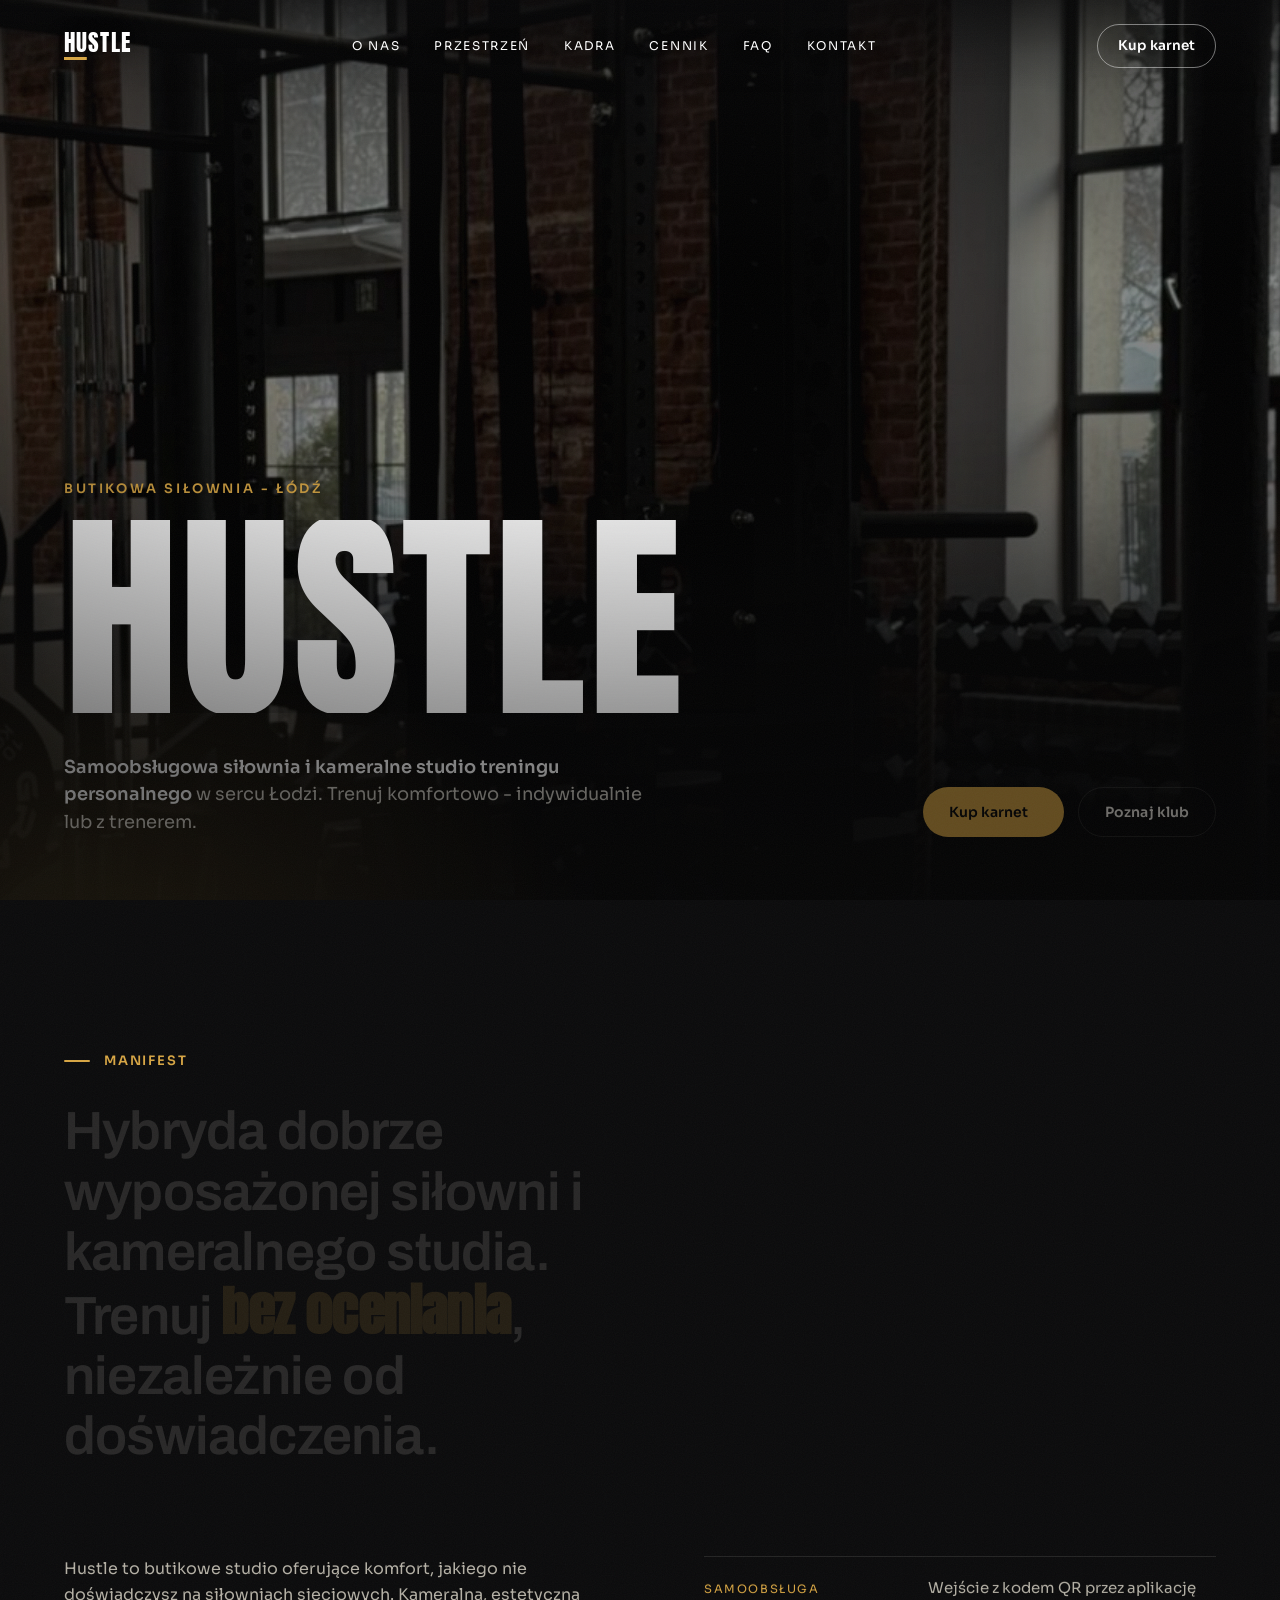
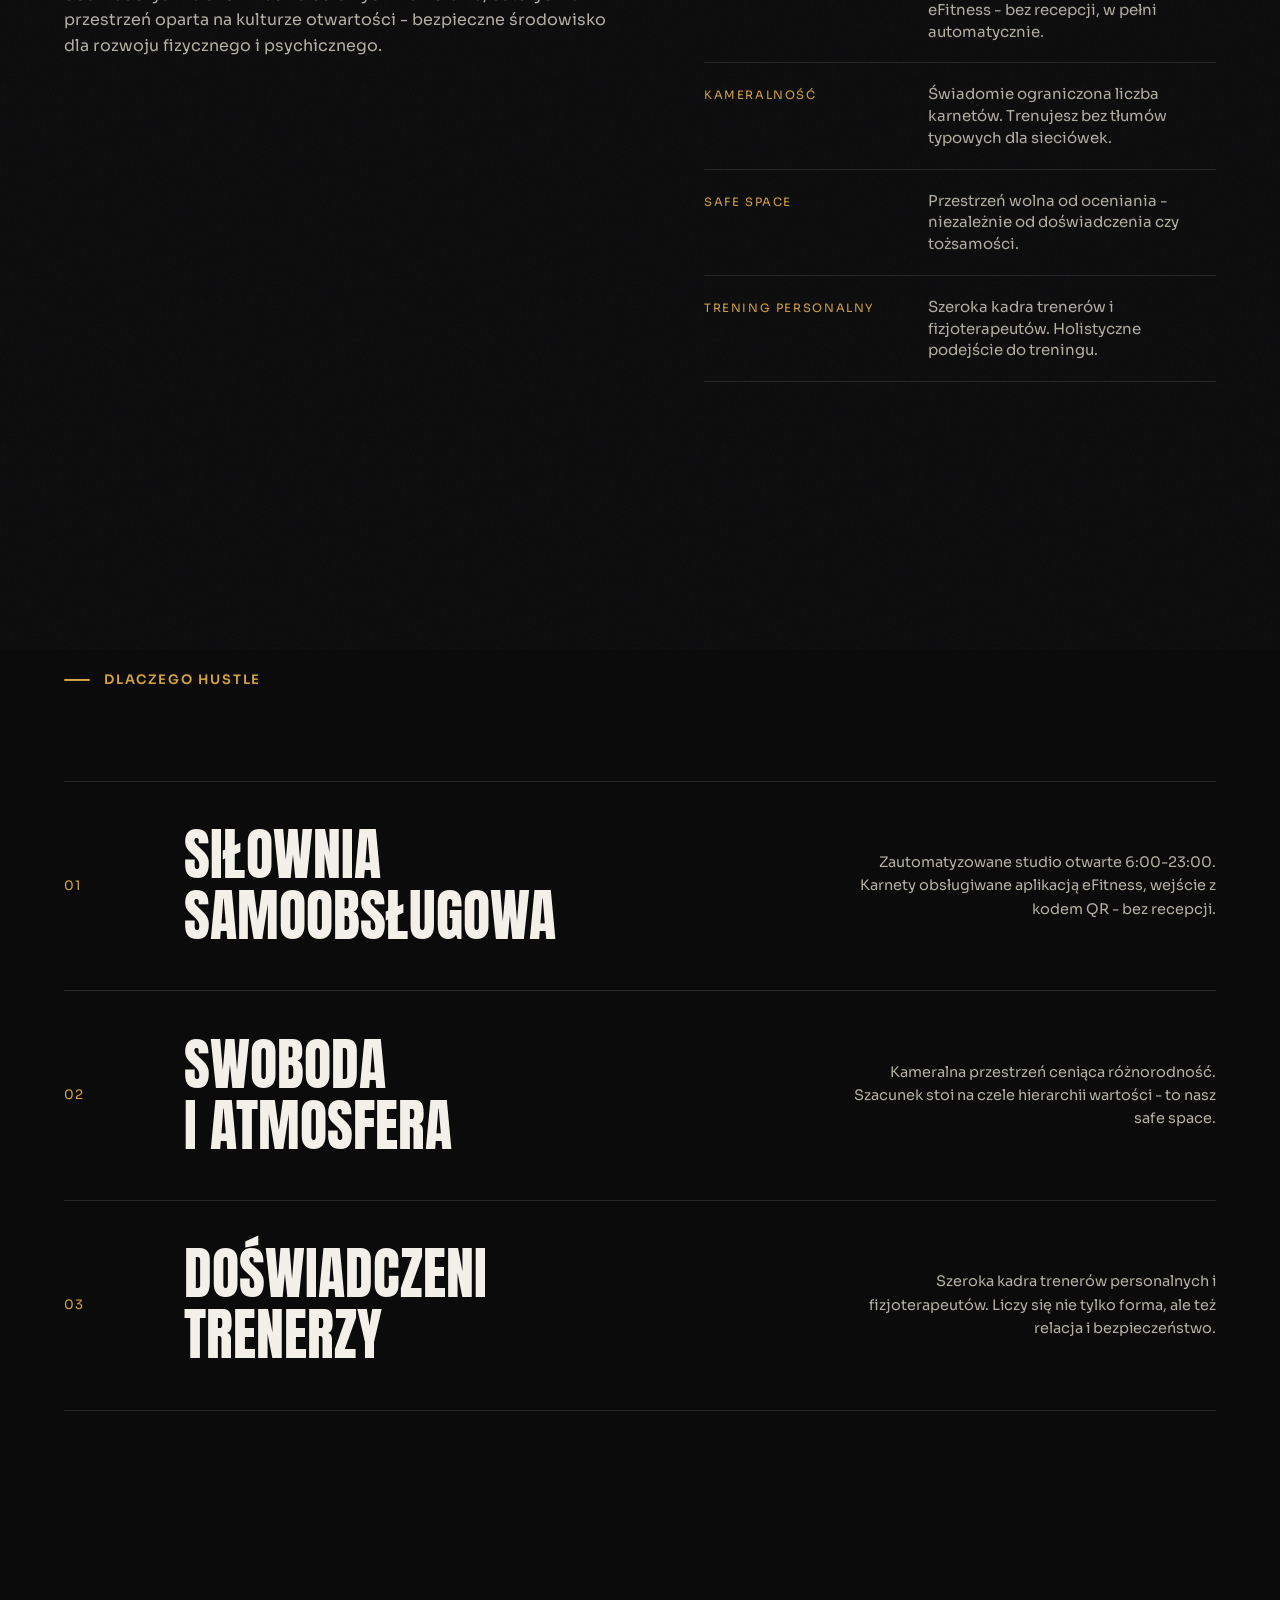
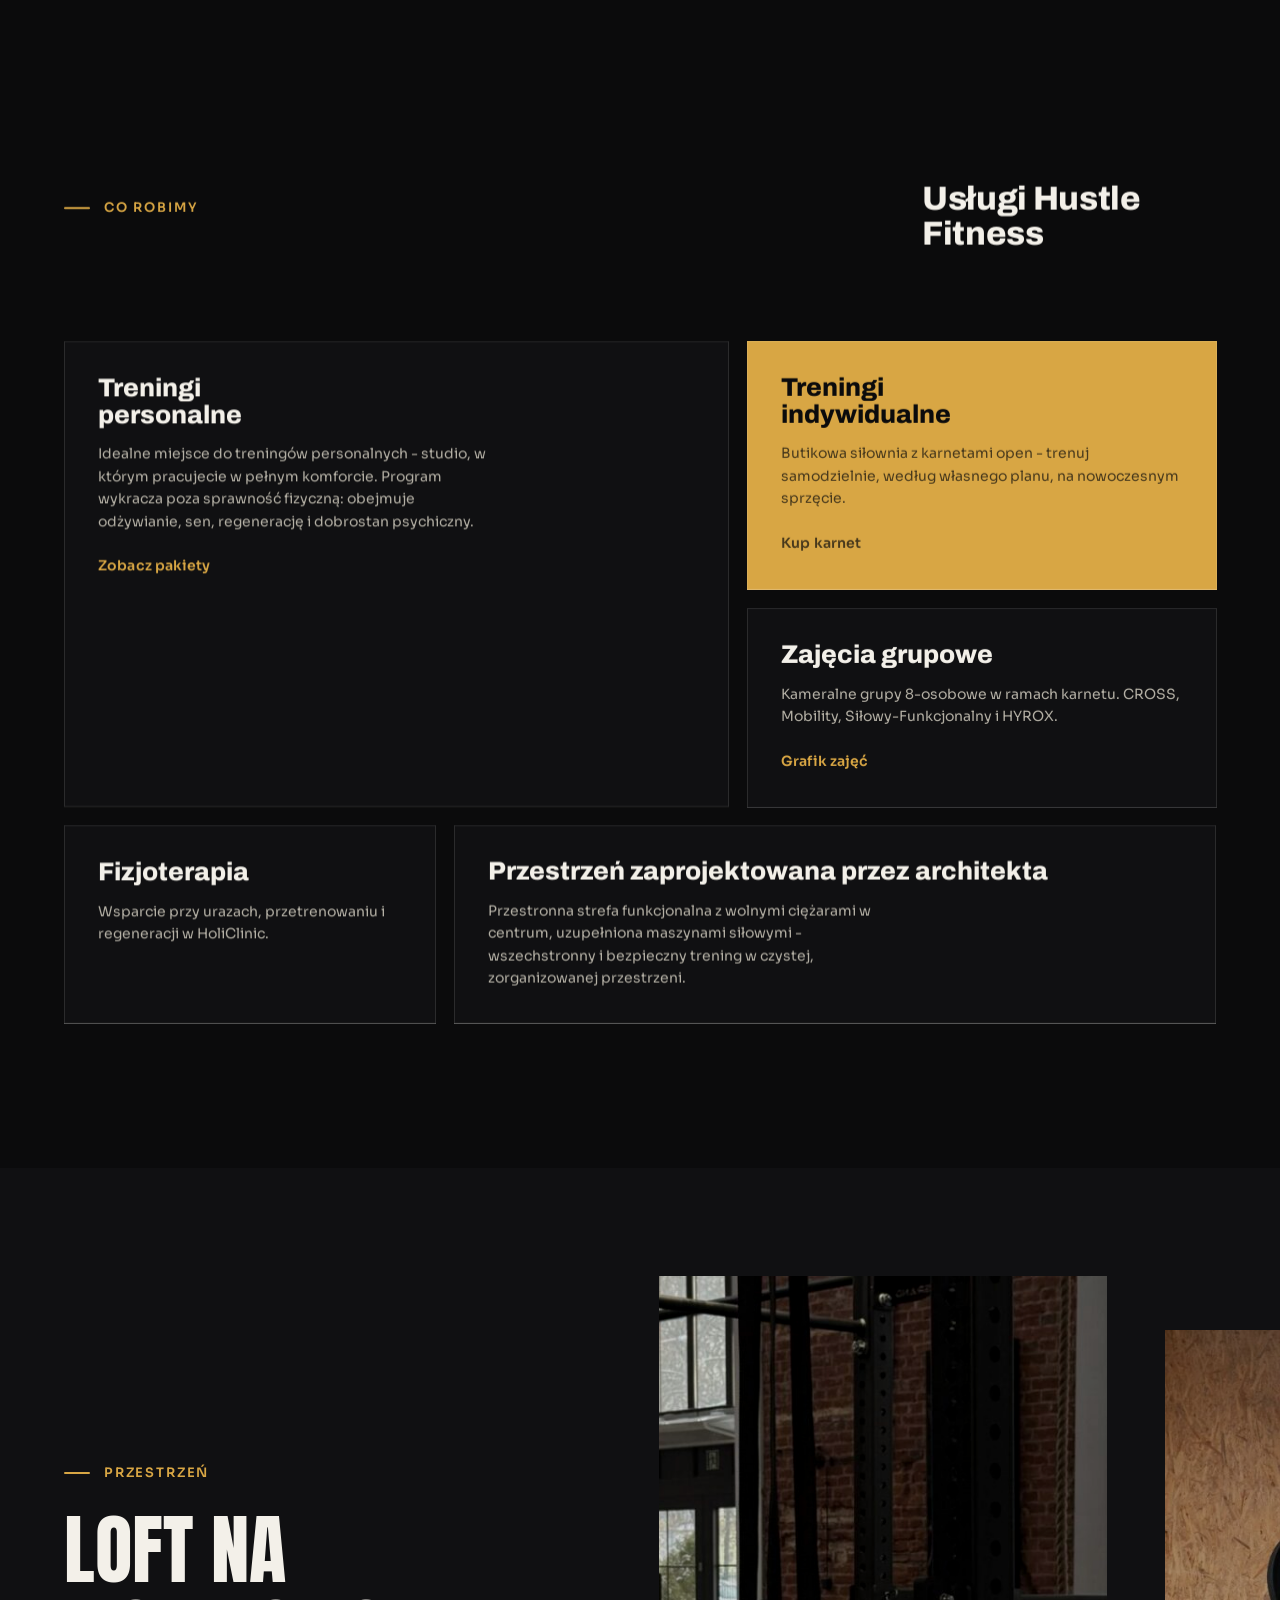
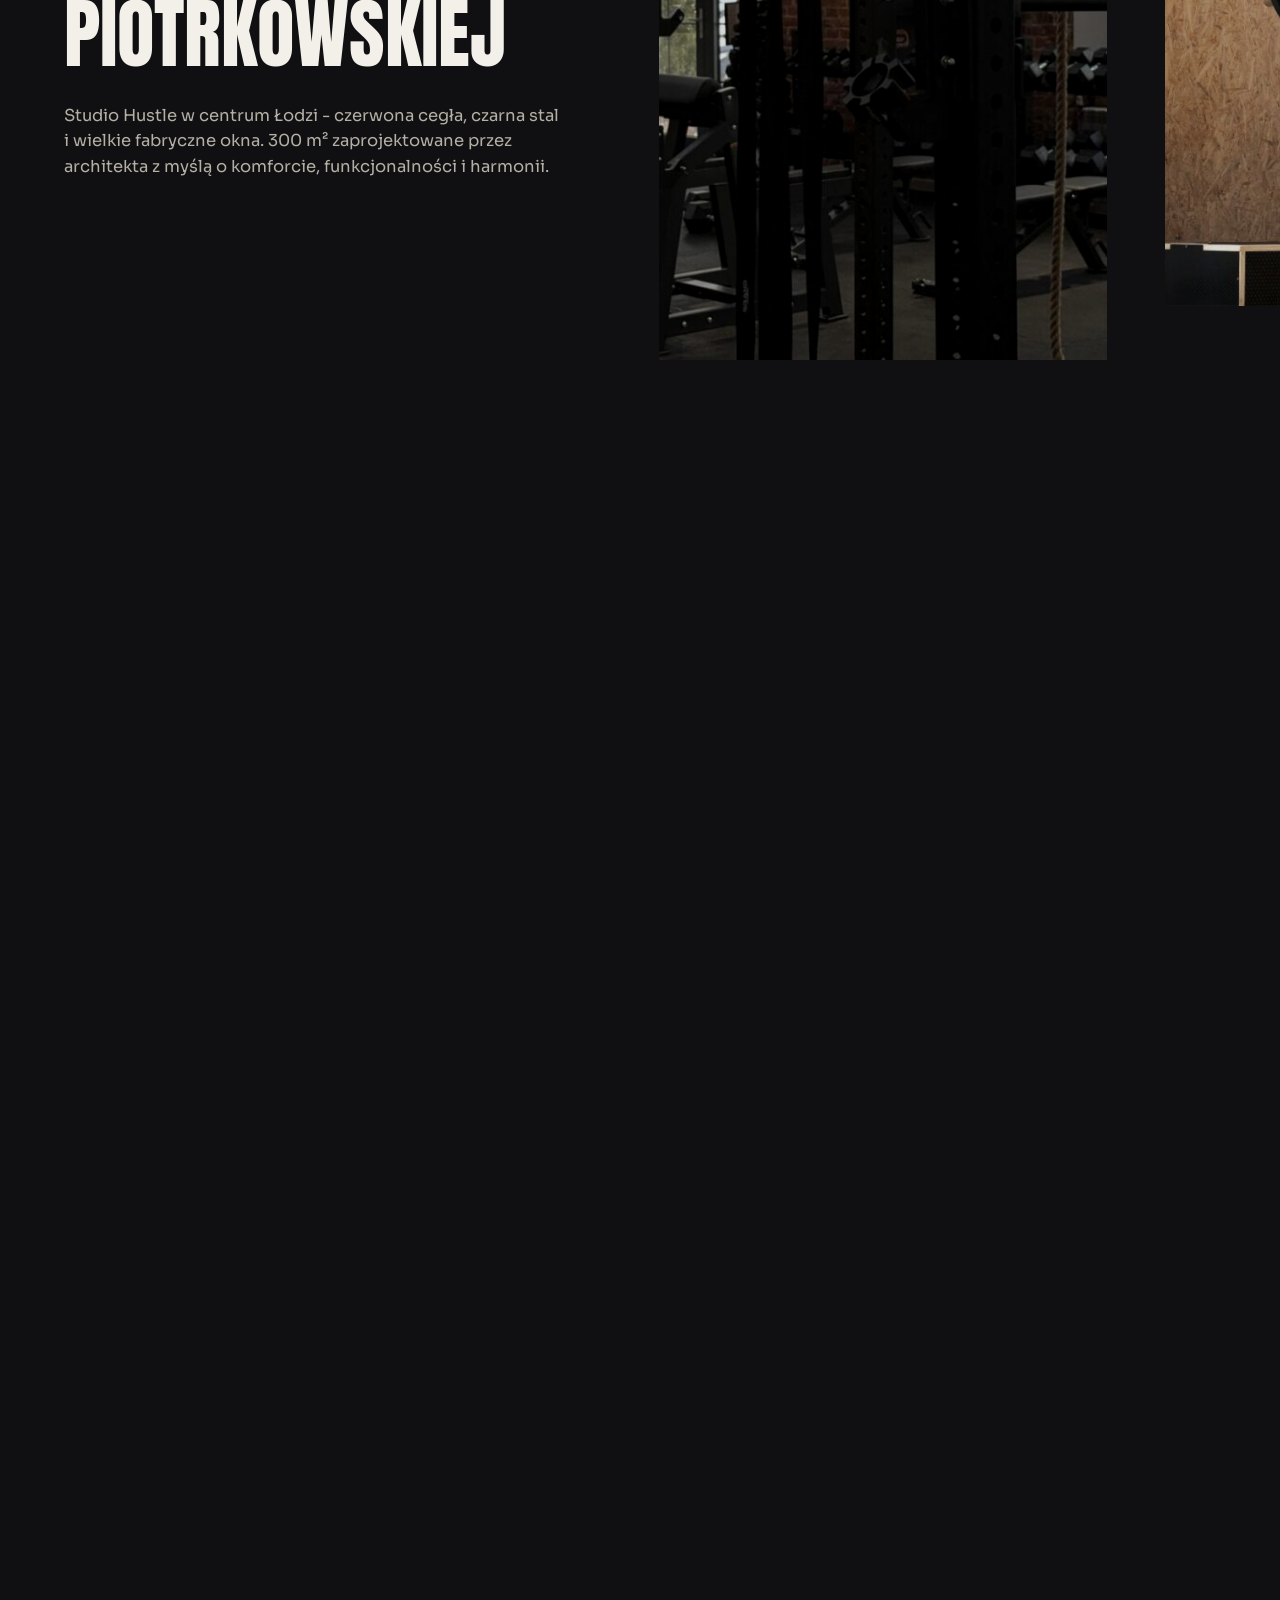
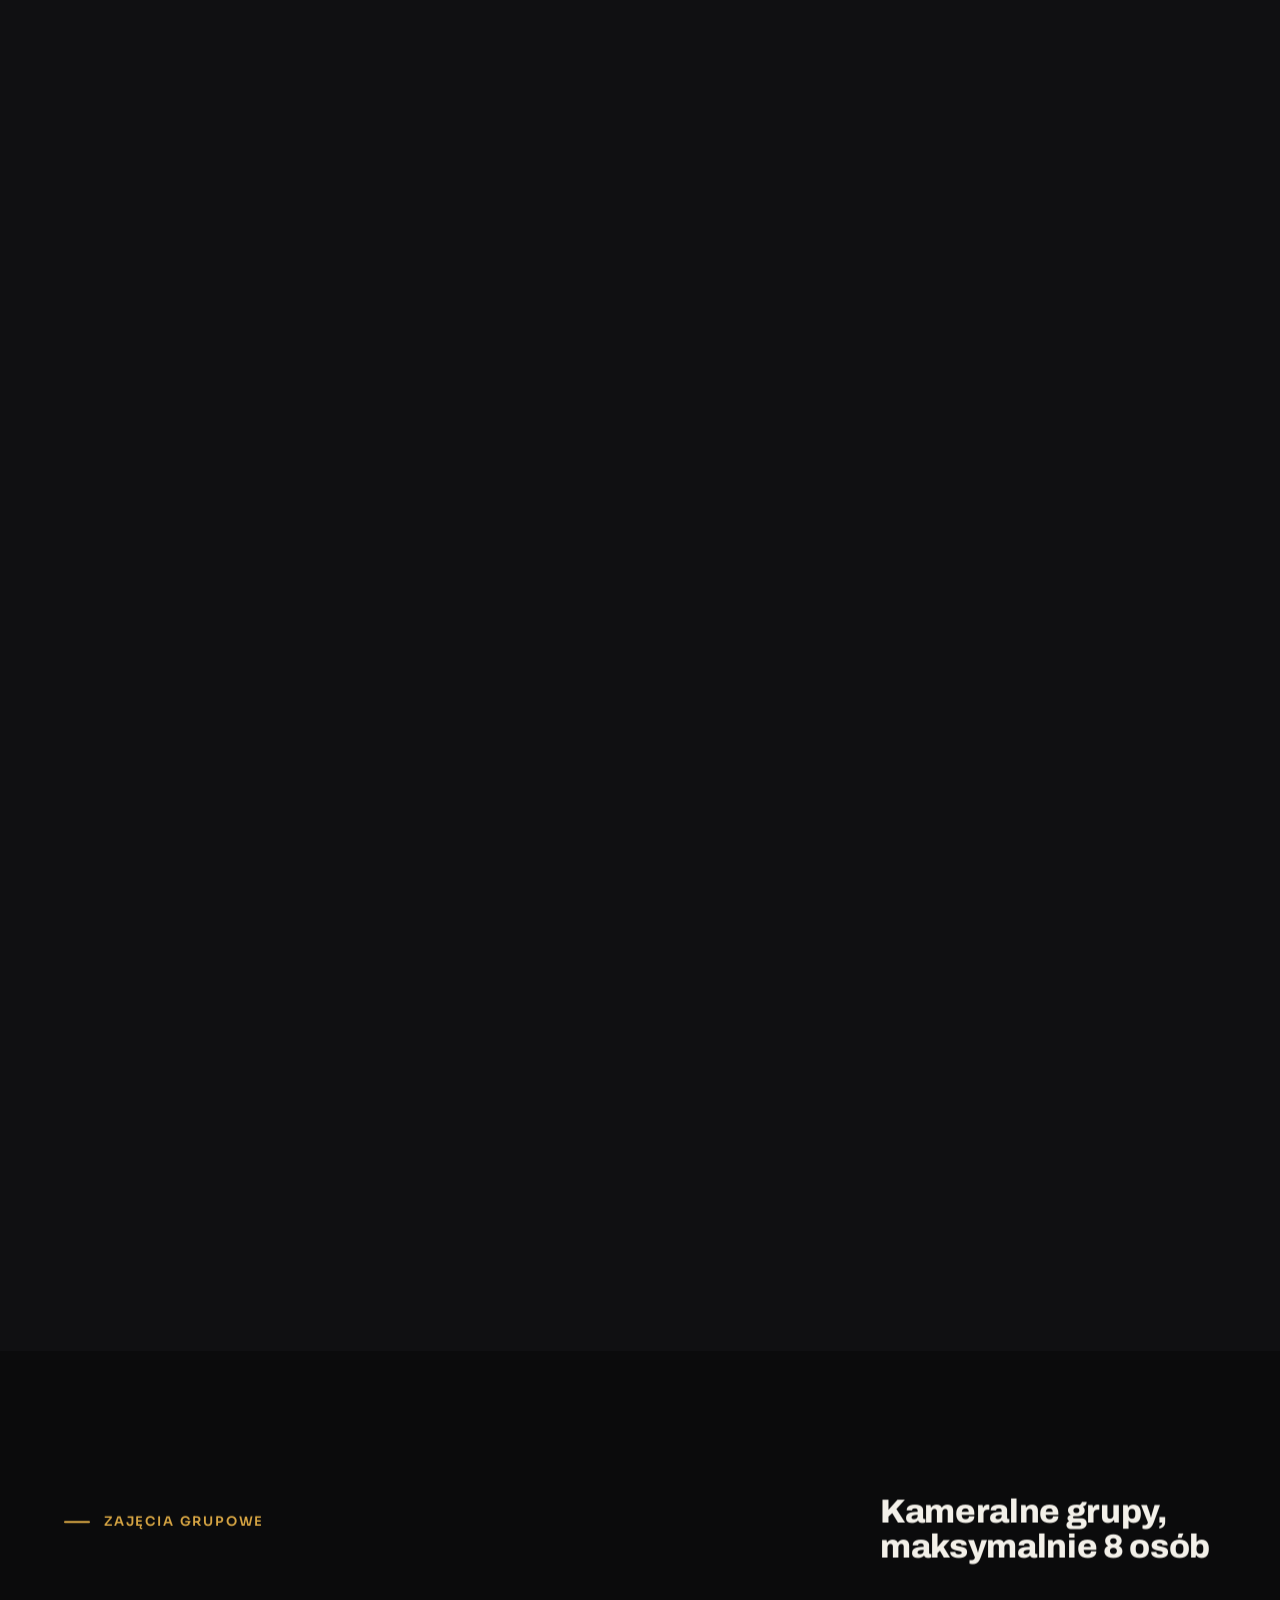
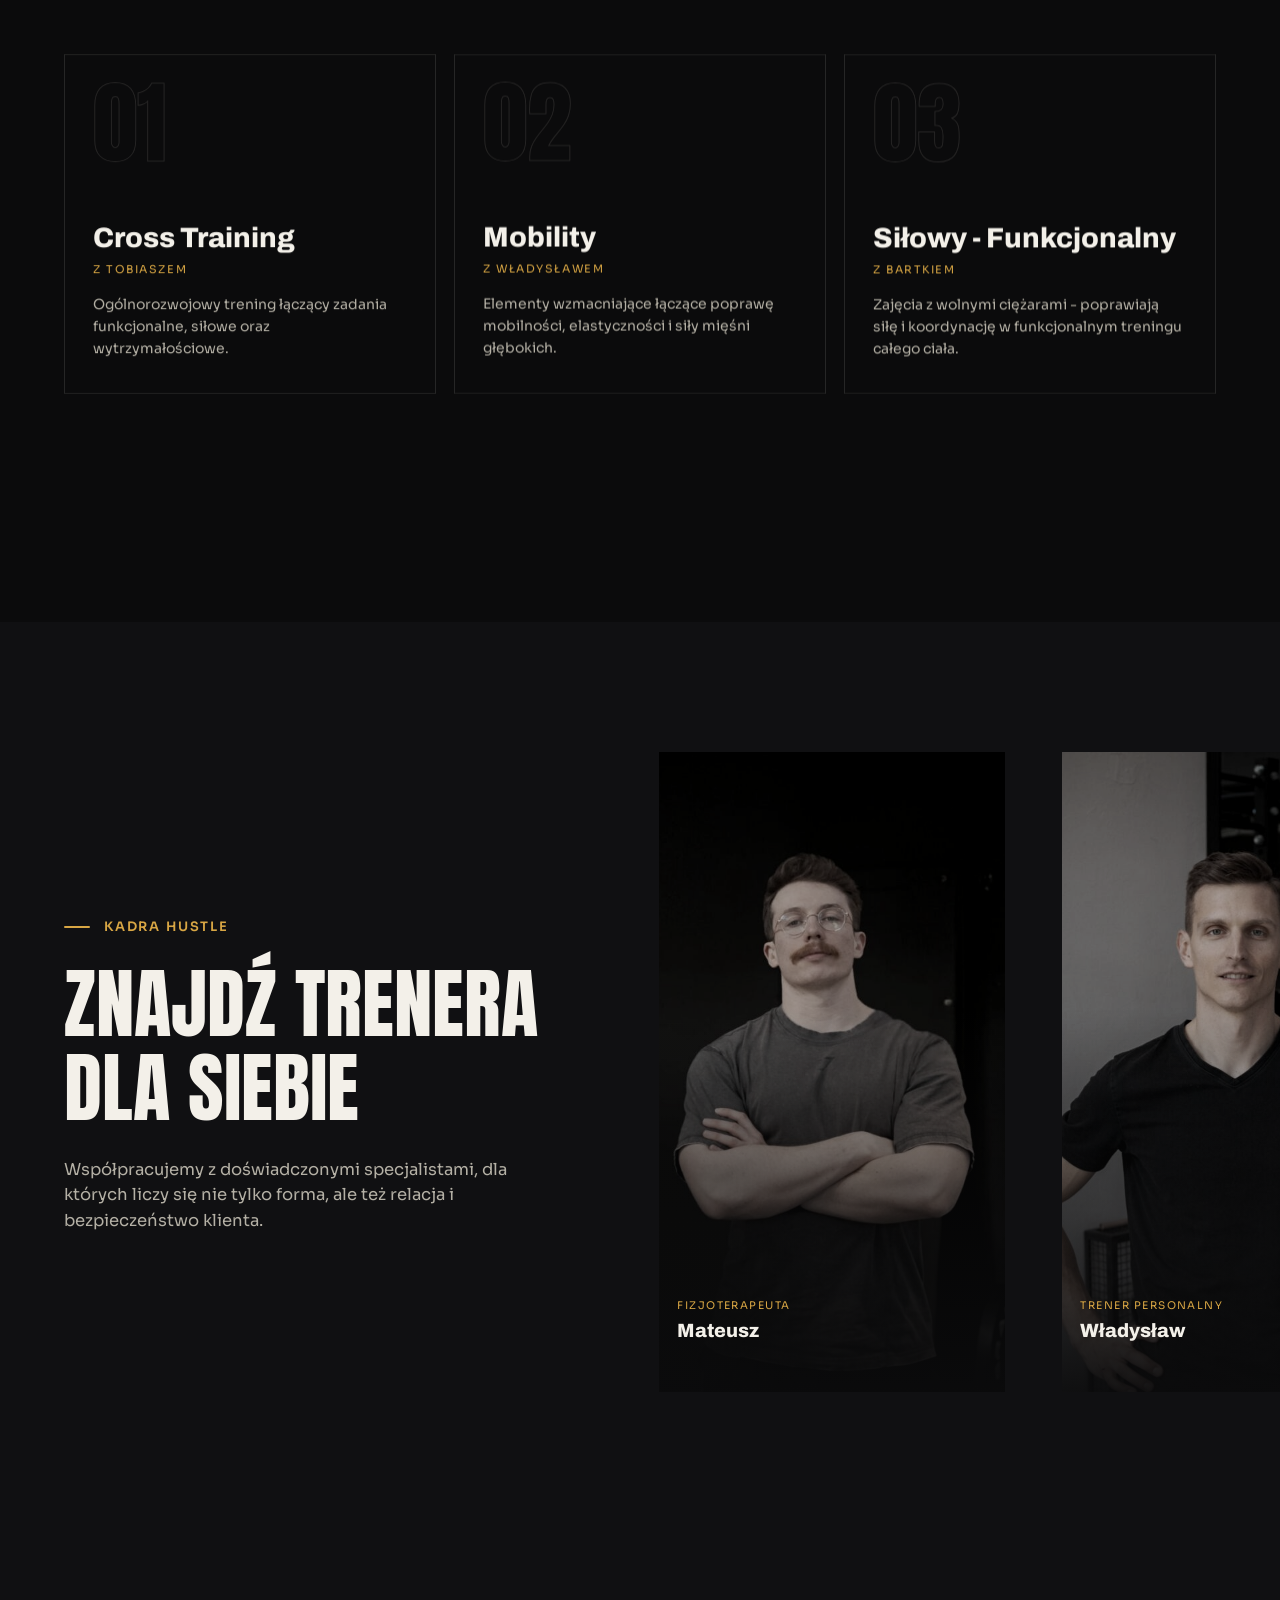
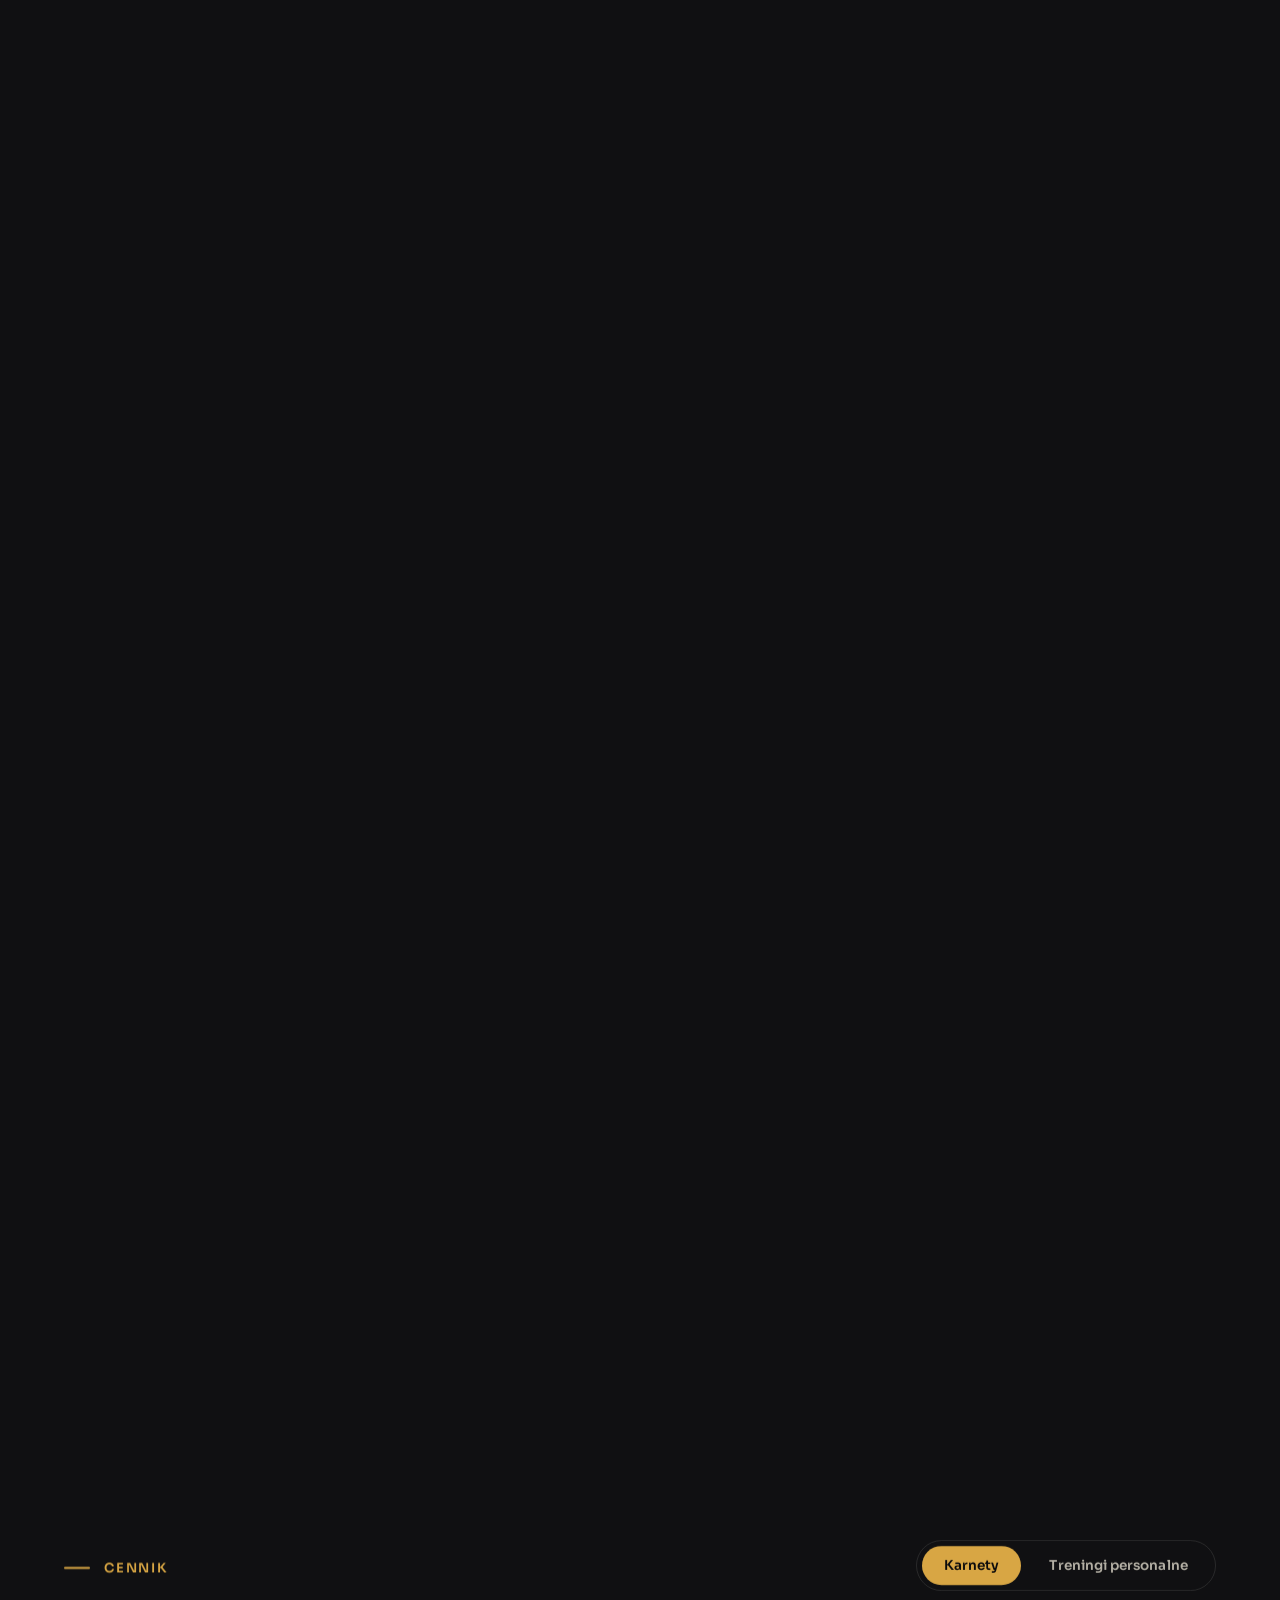
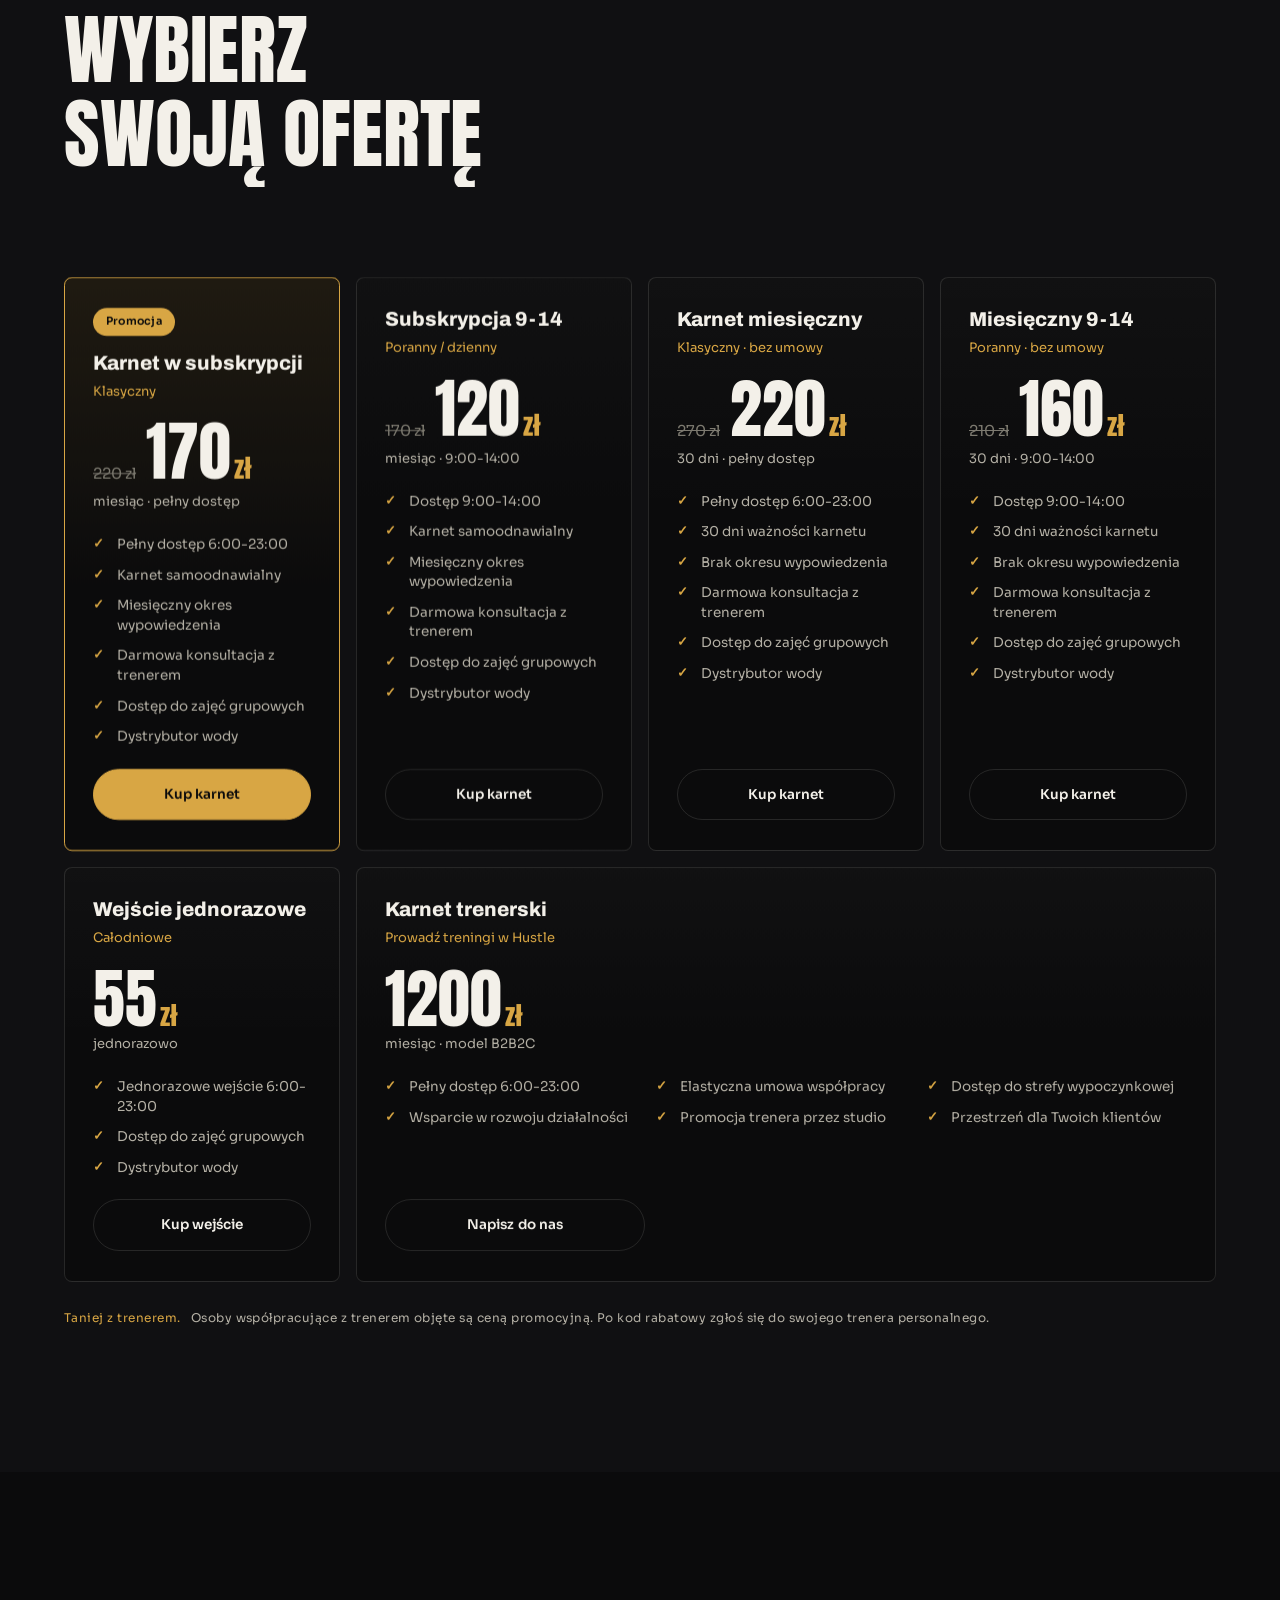
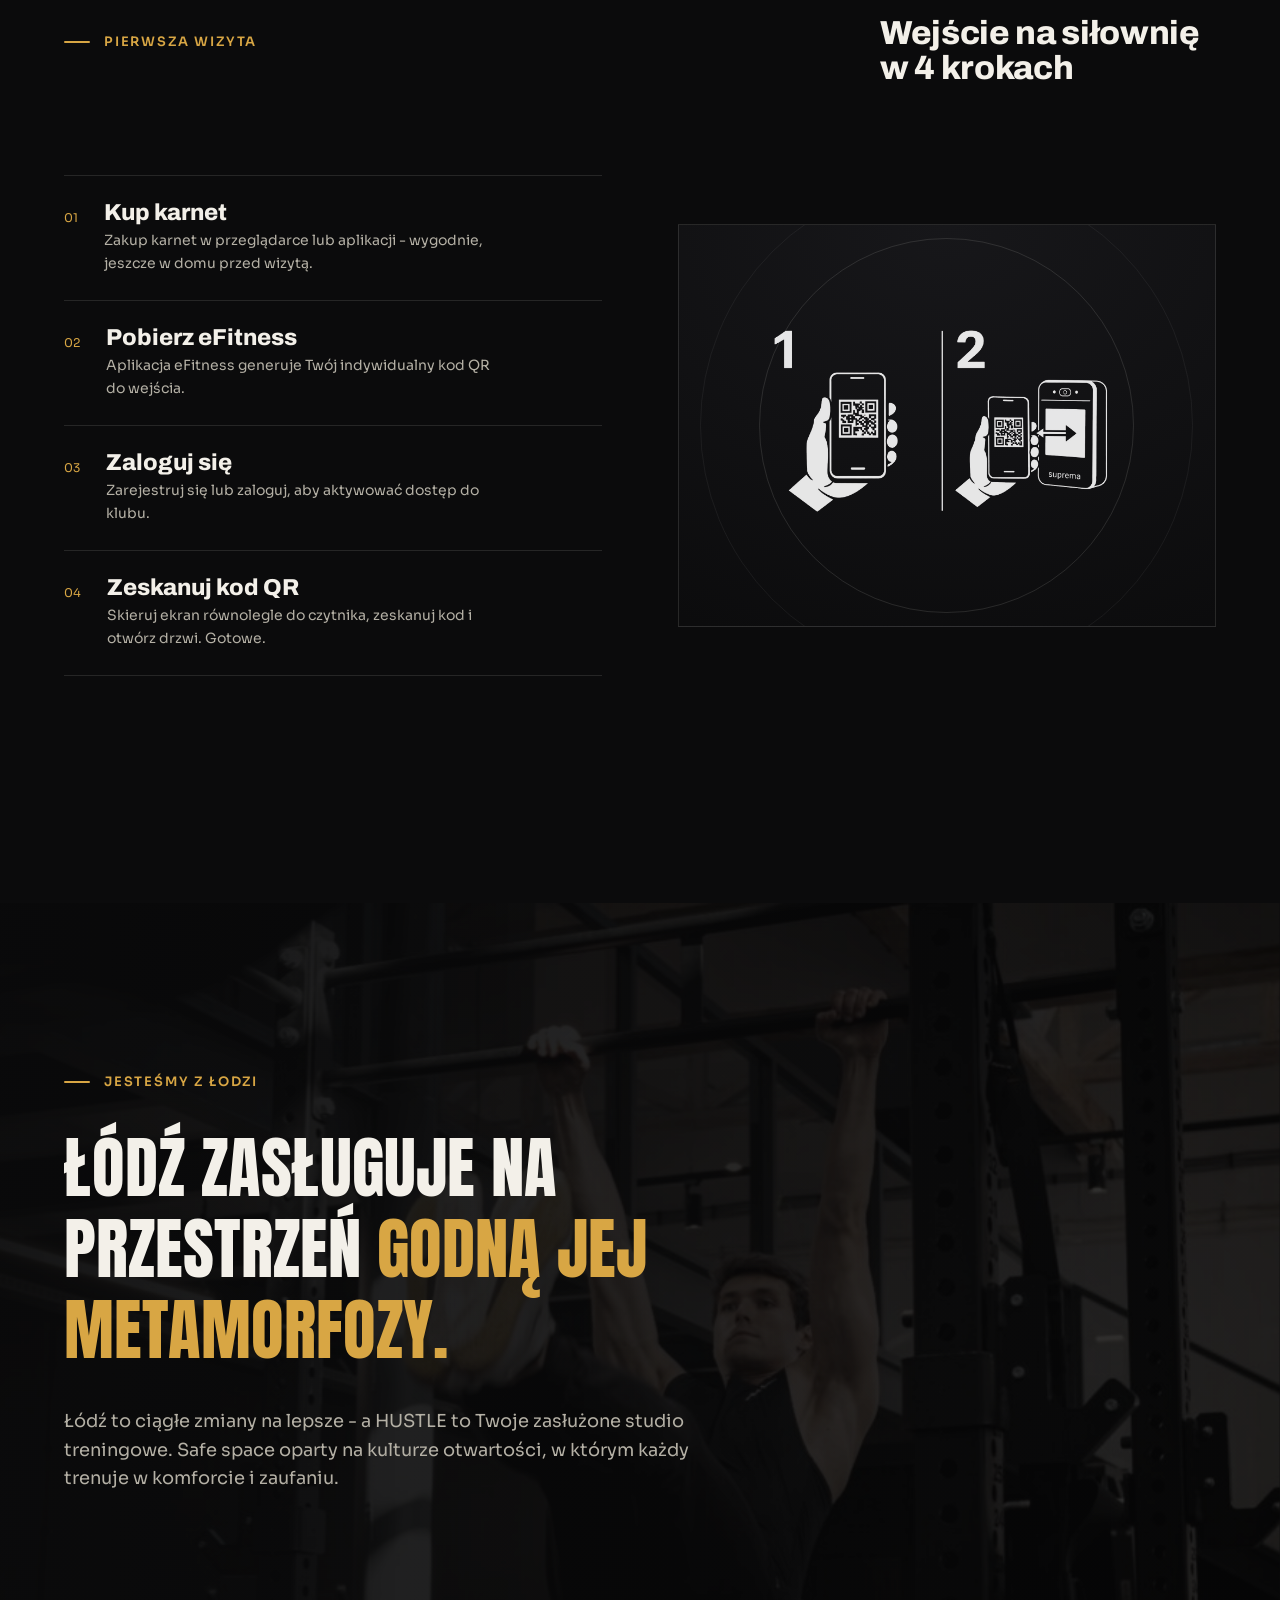
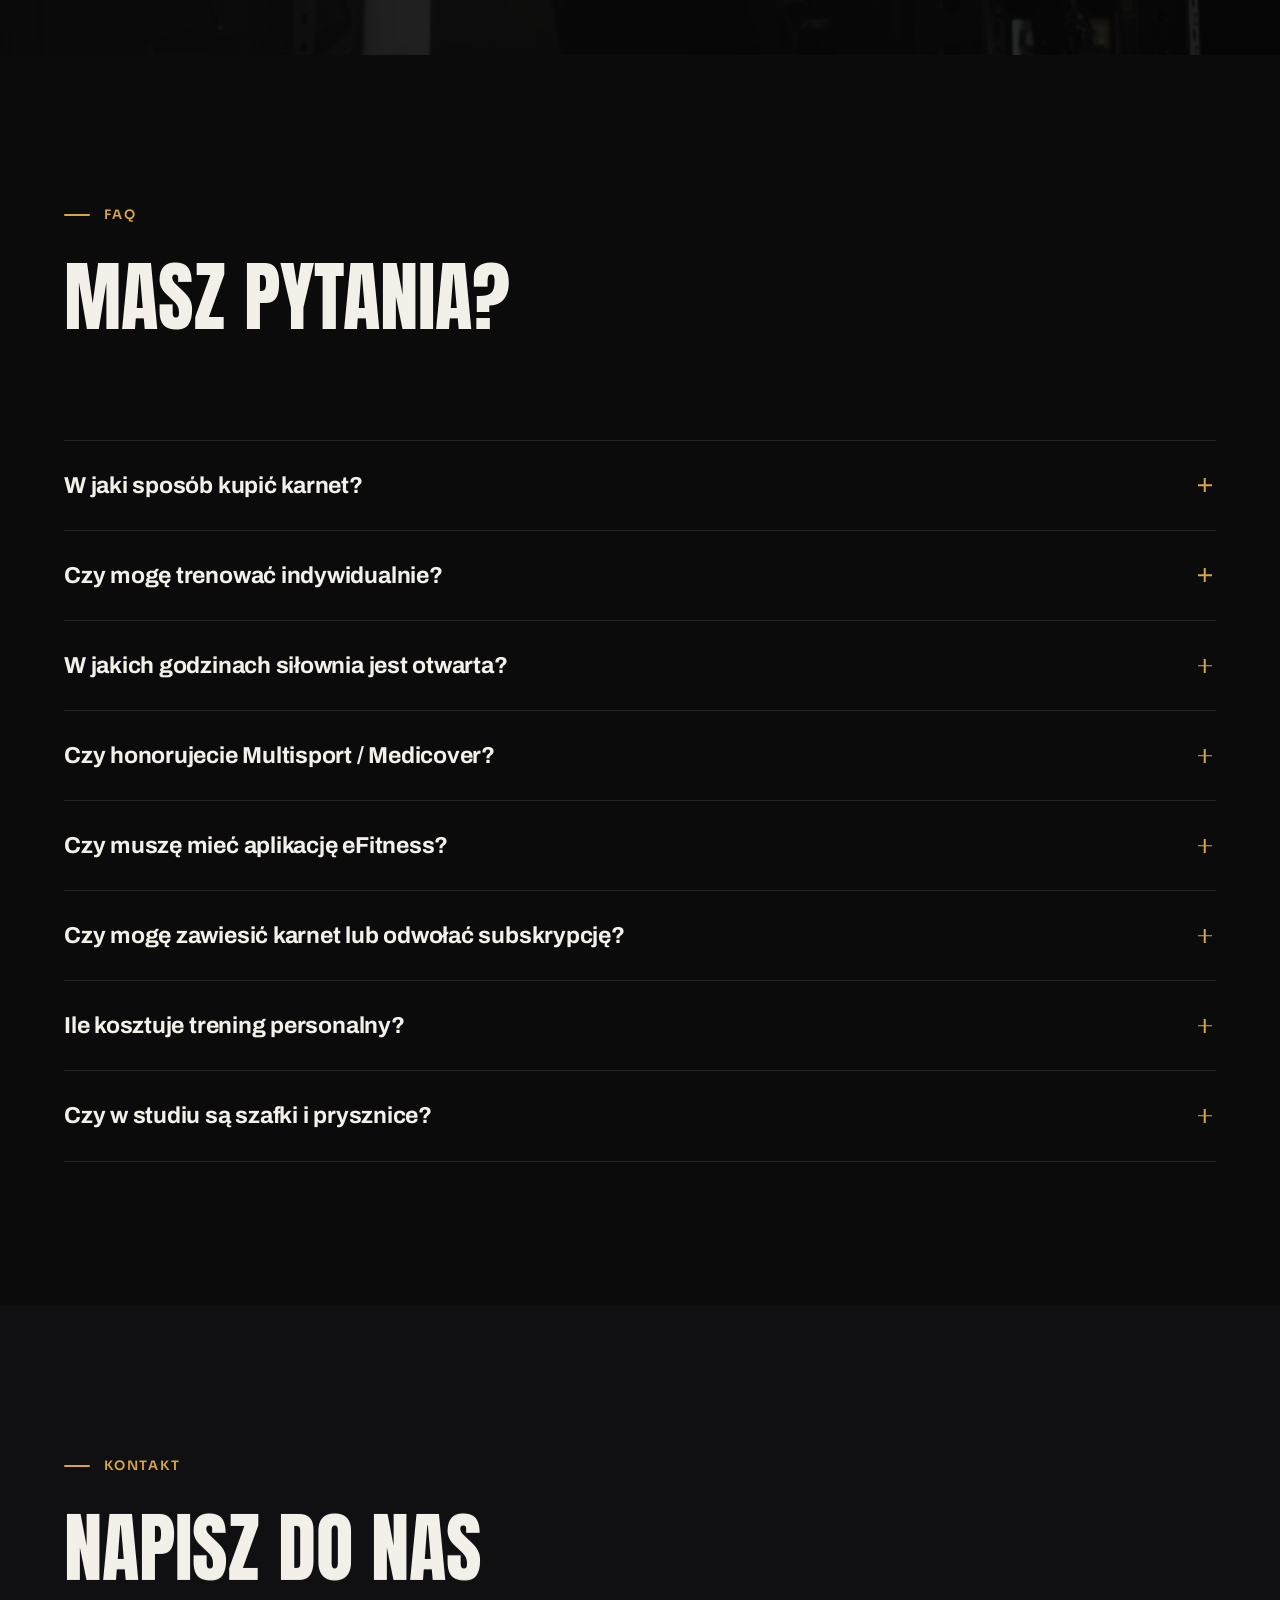
==== commit 253b65d9: "Fix overlapping Promocja badge on pricing cards Move the featured-plan badge into normal flow (above" ====
--- a/index.html
+++ b/index.html
@@ -6,7 +6,7 @@
 <title>Hustle Fitness - Butikowa Siłownia & Studio Treningu | Łódź</title>
 <meta name="description" content="HUSTLE FITNESS - butikowa, samoobsługowa siłownia i kameralne studio treningu personalnego w sercu Łodzi. 300 m², otwarte 6:00-23:00, safe space.">
 <link rel="icon" href="/assets/img/logo.png">
-<link rel="stylesheet" href="/assets/css/style.css?v=7">
+<link rel="stylesheet" href="/assets/css/style.css?v=8">
 </head>
 <body>
 <div class="grain"></div>
@@ -555,6 +555,6 @@
 <script src="/assets/js/vendor/ScrollTrigger.min.js"></script>
 <script src="/assets/js/vendor/ScrollToPlugin.min.js"></script>
 <script src="/assets/js/vendor/lenis.min.js"></script>
-<script src="/assets/js/app.js?v=7"></script>
+<script src="/assets/js/app.js?v=8"></script>
 </body>
 </html>
--- a/assets/css/style.css
+++ b/assets/css/style.css
@@ -318,7 +318,7 @@
 .plan:hover { border-color: rgba(212,162,62,.45); transform: translateY(-4px); }
 .plan--featured { border-color: var(--gold); background: linear-gradient(180deg, rgba(212,162,62,.1), transparent 55%), var(--bg); }
 .plan--wide { min-height: 0; }
-.plan__ribbon { position: absolute; top: 20px; right: 20px; background: var(--gold); color: #0b0b0c; font-family: var(--f-body); font-weight: 600; font-size: 11px; letter-spacing: .02em; padding: 5px 13px; border-radius: 100px; }
+.plan__ribbon { align-self: flex-start; background: var(--gold); color: #0b0b0c; font-family: var(--f-body); font-weight: 600; font-size: 11px; letter-spacing: .02em; padding: 5px 13px; border-radius: 100px; margin-bottom: 16px; }
 .plan__name { font-family: var(--f-head); font-weight: 800; font-size: 20px; line-height: 1.15; }
 .plan__tag { font-family: var(--f-body); font-size: 13px; color: var(--gold); margin-top: 7px; }
 .plan__price { margin: 22px 0 6px; display: flex; align-items: baseline; gap: 10px; }
